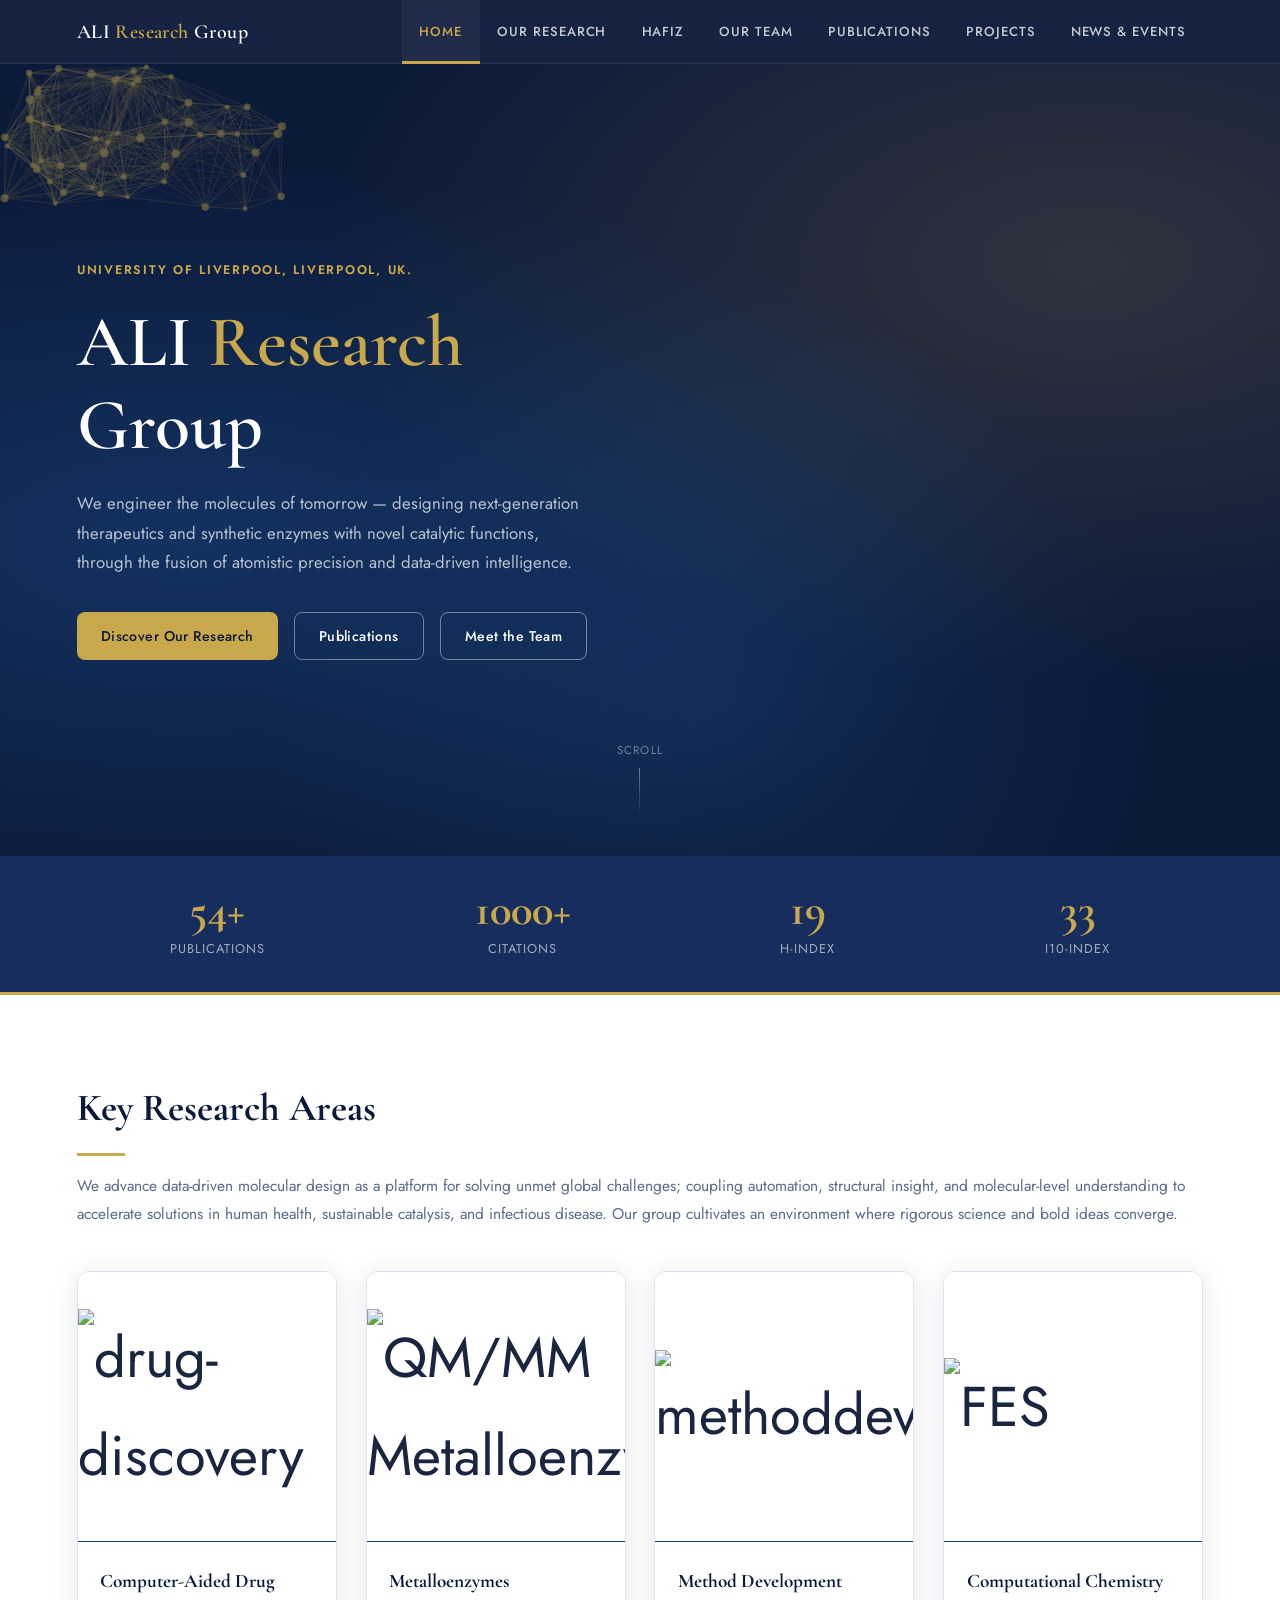
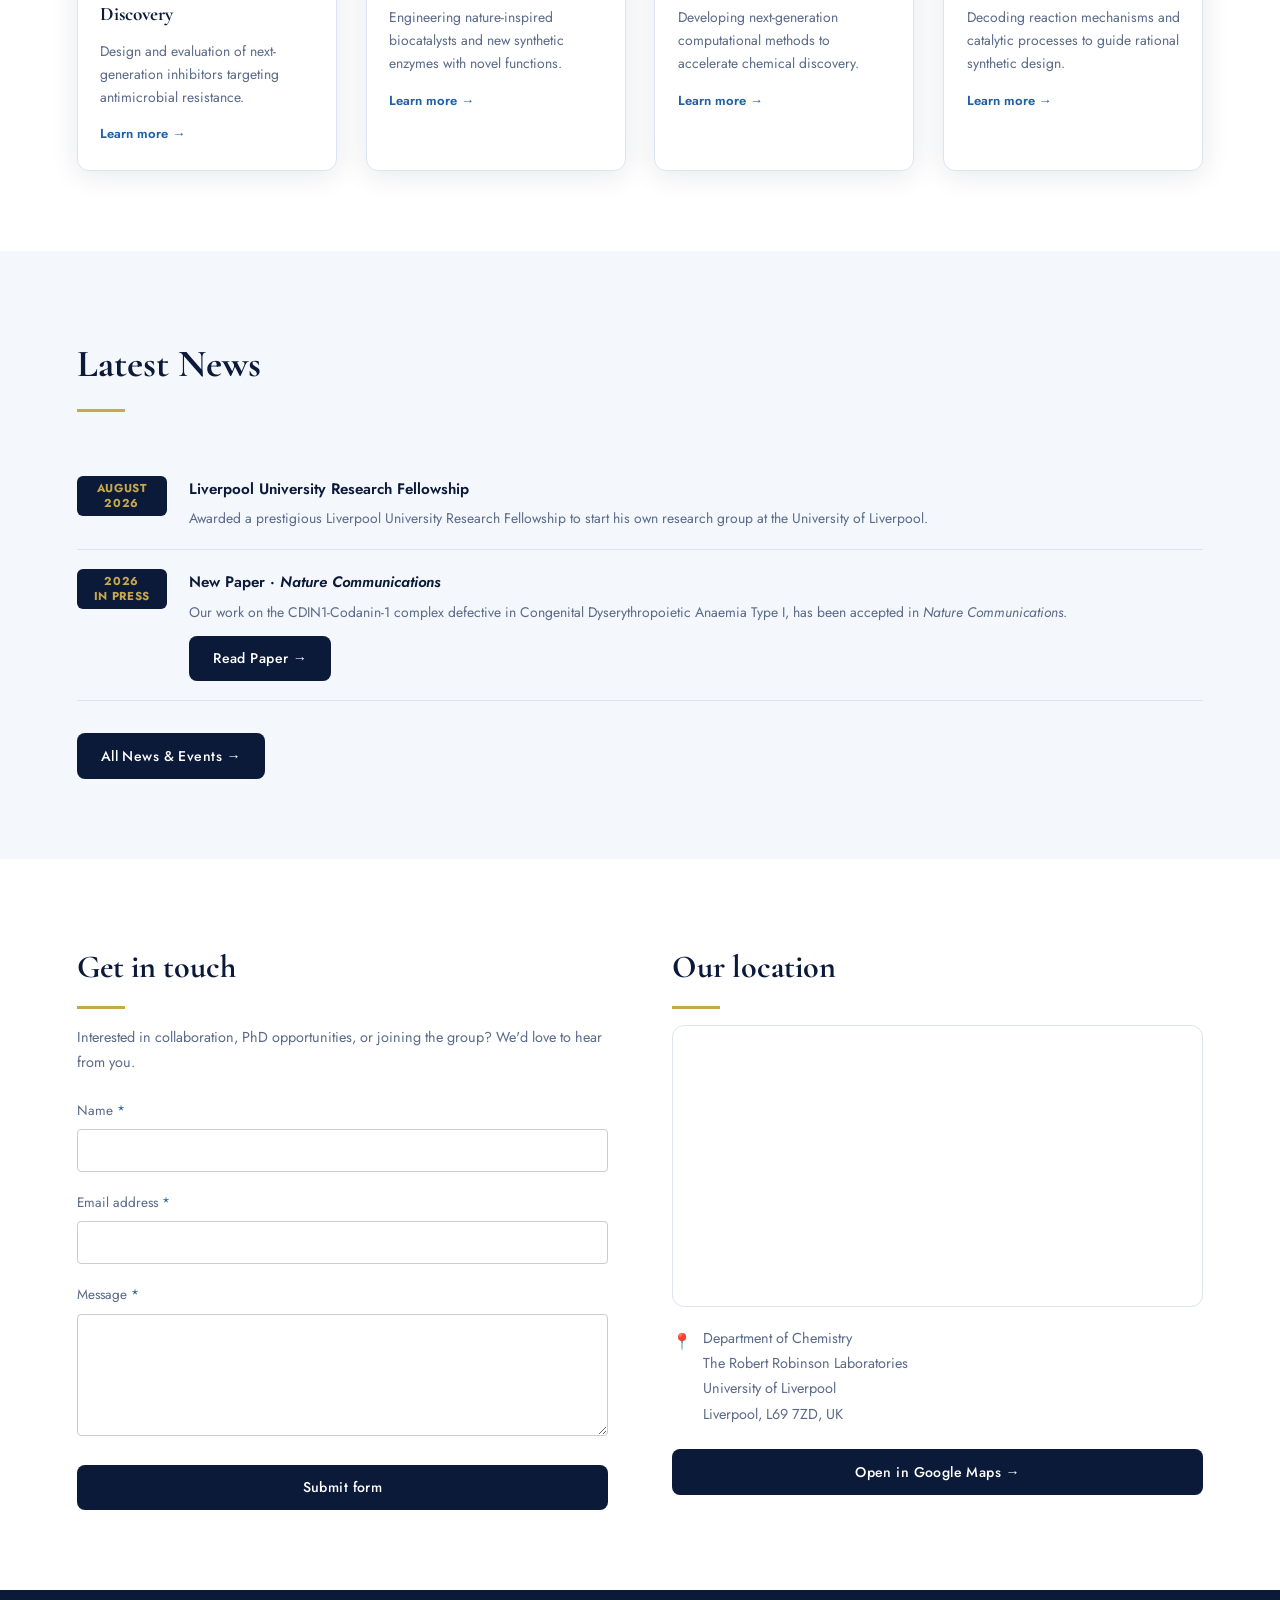
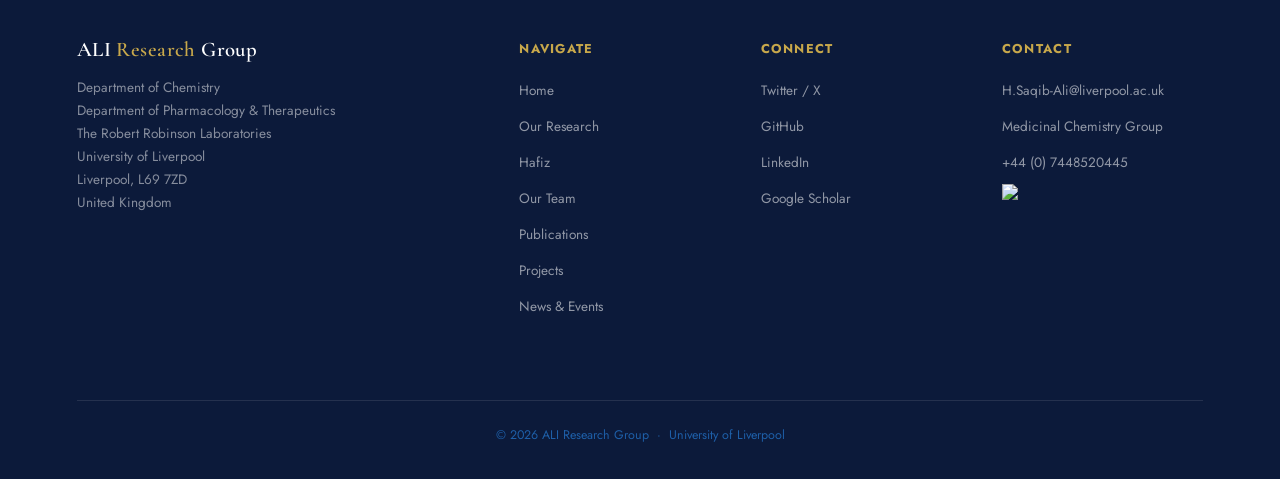
==== index.html @ 3de7775d "Update index.html" ====
<!DOCTYPE html>
<html lang="en">
<head>
  <meta charset="UTF-8">
  <title>ALI Research Group</title>
  <meta name="viewport" content="width=device-width, initial-scale=1.0">
  <meta name="description" content="ALI Research Group — Designing Next-Generation Therapeutics.">
  <link rel="preconnect" href="https://fonts.googleapis.com">
  <link href="https://fonts.googleapis.com/css2?family=Cormorant+Garamond:wght@400;600;700&family=Jost:wght@300;400;500;600&display=swap" rel="stylesheet">
  <link rel="stylesheet" href="group-style.css">
  <style>
    /* ── HOME-SPECIFIC ────────────────────────────────── */

    /* HERO */
    .hero {
      min-height: 88vh;
      display: flex; align-items: center;
      position: relative; overflow: hidden;
      background: var(--navy);
    }
    /* SVG molecule network background */
    .hero-bg {
      position: absolute; inset: 0;
      background:
        radial-gradient(ellipse at 15% 60%, rgba(30,95,168,.35) 0%, transparent 55%),
        radial-gradient(ellipse at 85% 25%, rgba(200,168,75,.18) 0%, transparent 50%),
        radial-gradient(ellipse at 55% 80%, rgba(43,127,212,.15) 0%, transparent 45%);
    }
    /* animated molecule dots */
    .molecule-canvas {
      position: absolute; inset: 0; pointer-events: none;
      opacity: .55;
    }
    .hero-content {
      position: relative; z-index: 2;
      padding: 0 6%; max-width: 760px;
    }
    .hero-eyebrow {
      font-size: .78rem; font-weight: 600; letter-spacing: .14em;
      text-transform: uppercase; color: var(--gold);
      margin-bottom: 1.2rem;
      animation: fadeUp .5s ease both;
    }
    .hero-title {
      font-family: var(--serif); font-size: clamp(3rem,6vw,5.5rem);
      color: var(--white); font-weight: 600; line-height: 1.08;
      margin-bottom: 1.4rem;
      animation: fadeUp .6s .1s ease both;
    }
    .hero-title em { color: var(--gold); font-style: normal; }
    .hero-desc {
      font-size: 1.05rem; color: rgba(255,255,255,.7);
      max-width: 520px; line-height: 1.75; margin-bottom: 2.2rem;
      animation: fadeUp .6s .2s ease both;
    }
    .hero-actions {
      display: flex; flex-wrap: wrap; gap: 1rem;
      animation: fadeUp .6s .3s ease both;
    }
    .hero-scroll {
      position: absolute; bottom: 2.5rem; left: 50%; transform: translateX(-50%);
      z-index: 2; display: flex; flex-direction: column; align-items: center; gap: .5rem;
    }
    .hero-scroll span { font-size: .72rem; color: rgba(255,255,255,.4); letter-spacing: .1em; text-transform: uppercase; }
    .scroll-line {
      width: 1px; height: 48px;
      background: linear-gradient(to bottom, rgba(255,255,255,.4), transparent);
      animation: scrollPulse 2s infinite;
    }
    @keyframes scrollPulse {
      0%,100% { opacity: .4; } 50% { opacity: 1; }
    }

    /* STATS BAR */
    .stats-bar {
      background: var(--navy2);
      padding: 2rem 6%;
      display: flex; justify-content: space-around; flex-wrap: wrap; gap: 1.5rem;
      border-bottom: 3px solid var(--gold);
    }
    .stat { text-align: center; }
    .stat-num {
      font-family: var(--serif); font-size: 2.8rem; font-weight: 700; color: var(--gold);
      line-height: 1;
    }
    .stat-label { font-size: .8rem; color: rgba(255,255,255,.6); text-transform: uppercase; letter-spacing: .08em; margin-top: .3rem; }

    /* RESEARCH PREVIEW */
    .research-card {
      background: var(--white); border-radius: var(--radius);
      border: 1px solid var(--border); overflow: hidden;
      box-shadow: var(--shadow);
      transition: transform var(--transition), box-shadow var(--transition);
    }
    .research-card:hover { transform: translateY(-5px); box-shadow: var(--shadow-lg); }
    .research-img {
      width: 100%; height: 200px; object-fit: cover;
      background: linear-gradient(135deg, #1a3a6b 0%, #2d6ea8 100%);
      display: flex; align-items: center; justify-content: center;
      font-size: 3.5rem;
    }
    .research-body { padding: 1.4rem; }
    .research-body h3 { font-family: var(--serif); font-size: 1.2rem; color: var(--navy); margin-bottom: .5rem; }
    .research-body p  { font-size: .87rem; color: var(--muted); line-height: 1.65; }
    .research-body a  { display: inline-block; margin-top: .9rem; font-size: .82rem; font-weight: 600; color: var(--accent); }

    /* LATEST PUBS PREVIEW */
    .pub-list { display: flex; flex-direction: column; gap: 1.2rem; }

    /* PI SPOTLIGHT */
    .pi-section {
      background: var(--navy);
      padding: 80px 6%;
      display: flex; gap: 60px; align-items: center;
    }
    .pi-photo {
      flex-shrink: 0; width: 240px; height: 240px;
      border-radius: 50%; object-fit: cover;
      border: 4px solid var(--gold);
      box-shadow: 0 0 0 10px rgba(200,168,75,.15);
      background: linear-gradient(135deg, #1a3a6b, #2d6ea8);
    }
    .pi-text h2 { font-family: var(--serif); font-size: 2.2rem; color: var(--white); margin-bottom: .5rem; }
    .pi-text .pi-title { color: var(--gold); font-size: .9rem; font-weight: 600; text-transform: uppercase; letter-spacing: .08em; margin-bottom: 1rem; }
    .pi-text p { color: rgba(255,255,255,.72); font-size: .97rem; line-height: 1.75; margin-bottom: 1rem; }
    .pi-badges { display: flex; flex-wrap: wrap; gap: .5rem; margin-bottom: 1.4rem; }
    .pi-badge {
      background: rgba(255,255,255,.1); border: 1px solid rgba(255,255,255,.2);
      color: rgba(255,255,255,.8); border-radius: 20px;
      padding: .3rem .9rem; font-size: .78rem;
    }

    @media (max-width: 768px) {
      .pi-section { flex-direction: column; text-align: center; }
      .pi-badges { justify-content: center; }
      .stats-bar { gap: 2rem; }
    }

    .section-header.fade-up p {
      max-width: 1000px;
      margin-left: 0;
    }
    
     .research-img {
      width: 100%;
      height: 270px;
      overflow: hidden;
      background: #ffffff;
      border-bottom: 1px solid #1a3a6b;
      padding: 0;
    } 

     .research-img img {
      width: 100%;
      height: auto;
      object-fit: cover;
      object-position: center;
      display: block;
    }
    .page-hero p {
      text-align: justify;
    }  
    .area-content p {
      text-align: justify;
    }
    <!-- .hero-title {
      font-size: clamp(2.5rem, 6vw, 4.5rem); /* scales down instead of forcing 3 lines */
      max-width: 900px;      /* wide enough for 1–2 lines */
      white-space: normal;
      line-height: 1.15;
    }
    .hero-content {
      max-width: 1000px;     /* make sure the parent isn't constraining it */
    } --> 

  </style>
</head>
<body>

<!-- NAV injected by shared-layout.js -->

<!-- ── HERO ─────────────────────────────────────────────── -->
<section class="hero">
  <div class="hero-bg"></div>
  <canvas class="molecule-canvas" id="molCanvas"></canvas>
  <div class="hero-content">
    <div class="hero-eyebrow">University of Liverpool, Liverpool, UK.</div>
    <h1 class="hero-title">
      ALI <em>Research</em><br>Group
    </h1>
    <p class="hero-desc">
      We engineer the molecules of tomorrow — designing next-generation therapeutics and synthetic enzymes with novel catalytic functions, through the fusion of atomistic precision and data-driven intelligence.
    </p>
    <div class="hero-actions">
      <a href="research.html" class="btn btn-primary">Discover Our Research</a>
      <a href="publications.html" class="btn btn-outline">Publications</a>
      <a href="team.html" class="btn btn-outline">Meet the Team</a>
    </div>
  </div>
  <div class="hero-scroll">
    <span>Scroll</span>
    <div class="scroll-line"></div>
  </div>
</section>

<!-- ── STATS ─────────────────────────────────────────────── -->
<div class="stats-bar">
  <div class="stat"><div class="stat-num">54+</div><div class="stat-label">Publications</div></div>
  <div class="stat"><div class="stat-num">1000+</div><div class="stat-label">Citations</div></div>
  <div class="stat"><div class="stat-num">19</div><div class="stat-label">h-index</div></div>
  <div class="stat"><div class="stat-num">33</div><div class="stat-label">i10-index</div></div>
</div>

<!-- ── RESEARCH AREAS PREVIEW ─────────────────────────────── -->
<section class="section">
  <div class="section-header fade-up">
    <h2>Key Research Areas</h2>
    <hr class="gold-rule">
    <p> We advance data-driven molecular design as a platform for solving unmet global challenges; coupling automation, structural insight, and molecular-level understanding to accelerate solutions in human health, sustainable catalysis, and infectious disease. Our group cultivates an environment where rigorous science and bold ideas converge.</p>
  </div>
  <div class="grid-4">
    <div class="research-card fade-up">
      <div class="research-img">
        <img src="img/drug-discovery1.png" alt="drug-discovery" />
      </div>
      <div class="research-body">
        <h3>Computer-Aided Drug Discovery</h3>
        <p>Design and evaluation of next-generation inhibitors targeting antimicrobial resistance.</p>
        <a href="research.html">Learn more →</a>
      </div>
    </div>
    <div class="research-card fade-up-2">
      <div class="research-img">
        <img src="img/QMMM_Metalloenzymes.png" alt="QM/MM Metalloenzymes" />
      </div>
      <div class="research-body">
        <h3>Metalloenzymes</h3>
        <p>Engineering nature-inspired biocatalysts and new synthetic enzymes with novel functions.</p>
        <a href="research.html">Learn more →</a>
      </div>
    </div>
    <div class="research-card fade-up-3">
      <div class="research-img">
        <img src="img/methoddev.png" alt="methoddev" />
      </div>
      <div class="research-body">
        <h3>Method Development</h3>
        <p>Developing next-generation computational methods to accelerate chemical discovery.</p>
        <a href="research.html">Learn more →</a>
      </div>
    </div>
    <div class="research-card fade-up-4">
      <div class="research-img">
        <img src="img/fes.png" alt="FES" />
      </div>
      <div class="research-body">
        <h3>Computational Chemistry</h3>
        <p>Decoding reaction mechanisms and catalytic processes to guide rational synthetic design.</p>
        <a href="research.html">Learn more →</a>
      </div>
    </div>
    <!--<div class="research-card fade-up-3">
      <div class="research-img">
        <img src="img/Biomolecules.png" alt="Biomolecules" />
      </div>
      <div class="research-body">
        <h3>Biomolecular Modelling</h3>
        <p>Understanding structure, dynamics and interactions of macromolecules </p>
        <a href="research.html">Learn more →</a>
      </div>
    </div>
    
     <div class="research-card fade-up-4">
      <div class="research-img">img/QMMM_Metalloenzymes.png</div>
      <div class="research-body">
        <h3>Chemical Biology</h3>
        <p>Exploring metalloenzymes for designing nature-inspired biocatalysts and engineering new synthetic enzymes with novel functions.</p>
        <a href="research.html">Learn more →</a>
      </div>
    </div> --> 
  </div>
</section>

<!-- ── PI SPOTLIGHT ───────────────────────────────────────── -->
<!-- <section class="pi-section">
  <img src="img/profile.png" alt="Dr Hafiz Saqib Ali" class="pi-photo">
  <div class="pi-text">
    <h2>Dr Hafiz Saqib Ali</h2>
    <div class="pi-title">Principal Investigator · Liverpool University Research Fellow</div>
    <p>A computational scientist with a broad background in computational chemistry, structural biology, medicinal chemistry, and machine learning. His work focuses on developing data-driven approaches to accelerate the discovery of novel antimicrobials and engineering functional enzymes, at the University of Liverpool, Liverpool, UK.</p>
    <div class="pi-badges">
      <span class="pi-badge">Liverpool</span>
      <span class="pi-badge">Strathclyde &amp; GSK (former)</span>
      <span class="pi-badge">Oxford (former)</span>
      <span class="pi-badge">Edinburgh (former)</span>
      <span class="pi-badge">Manchester PhD</span>
    </div>
      <div style="display:flex;gap:.9rem;flex-wrap:wrap;">
      <a href="papers/CV.pdf" target="_blank" class="btn btn-primary">View CV</a>
      <a href="https://scholar.google.com/citations?user=qEVrdecAAAAJ&hl=en" target="_blank" class="btn btn-outline">Google Scholar</a>
    </div>
  </div>
</section> -->

<!-- ── LATEST PUBLICATIONS ────────────────────────────────── -->
<!-- <section class="section section-alt">
  <div class="section-header">
    <h2>Latest Publications</h2>
    <hr class="gold-rule">
    <p>Recent work from the group spanning antibiotic resistance, enzyme mechanisms and molecular design.</p>
  </div>
  <div class="pub-list">

    <div class="pub-row">
      <img src="papers/CDIN1.tiff" alt="" class="pub-thumb">
      <div class="pub-body">
        <div class="pub-title"><a href="#">The CDIN1-Codanin-1 Complex, Defective in Congenital Dyserythropoietic Anaemia Type I, is an RNA Nuclease</a></div>
        <div class="pub-authors">Sanja Brolih, <strong>Hafiz Saqib Ali</strong>, Caroline Scott et al.</div>
        <div class="pub-journal"><em>Nature Communications</em>, <strong>2026</strong> (in press)</div>
        <div class="pub-chips"><span class="chip chip-new">New</span><a class="chip" href="#">Website</a><a class="chip" href="bibtex/">BibTeX</a></div>
      </div>
    </div>

    <div class="pub-row">
      <img src="papers/Pylori.png" alt="" class="pub-thumb">
      <div class="pub-body">
        <div class="pub-title"><a href="https://doi.org/10.1186/s13099-026-00814-8">Novel Indole-based Sulfonate and Sulfamate Derivatives as Potent and Selective Urease Inhibitors Targeting Helicobacter Pylori</a></div>
        <div class="pub-authors">Ghalia Khoder, …, <strong>Hafiz Saqib Ali</strong> et al.</div>
        <div class="pub-journal"><em>Gut Pathogens</em>, <strong>2026</strong>, 18, 27</div>
        <div class="pub-chips"><a class="chip" href="https://doi.org/10.1186/s13099-026-00814-8">Website</a><a class="chip" href="bibtex/">BibTeX</a></div>
      </div>
    </div>

    <div class="pub-row">
      <img src="papers/TetX.gif" alt="" class="pub-thumb">
      <div class="pub-body">
        <div class="pub-title"><a href="https://doi.org/10.1039/D5SC00964B">Binding Assays Enable Discovery of Tet(X) Inhibitors that Combat Tetracycline Destructase Resistance</a></div>
        <div class="pub-authors">Matthew J. Beech, …, <strong>Hafiz Saqib Ali</strong>, …, Christopher J. Schofield</div>
        <div class="pub-journal"><em>Chemical Science</em>, <strong>2025</strong>, 16, 9691–9704</div>
        <div class="pub-chips"><a class="chip" href="https://doi.org/10.1039/D5SC00964B">Website</a><a class="chip" href="bibtex/TetX.ris">BibTeX</a></div>
      </div>
    </div>

  </div>
  <div style="margin-top:2rem;">
    <a href="publications.html" class="btn btn-navy">View All Publications →</a>
  </div>
</section>-->

<!-- ── LATEST NEWS PREVIEW ───────────────────────────────── -->
<section class="section section-alt">
  <div class="section-header">
    <h2>Latest News</h2>
    <hr class="gold-rule">
  </div>

  <div class="news-timeline">

    <div class="news-entry">
      <div class="news-date-col">
        <div class="news-date-badge">August<br>2026</div>
      </div>
      <div class="news-content">
        <h4>Liverpool University Research Fellowship</h4>
        <p>Awarded a prestigious Liverpool University Research Fellowship to start his own research group at the University of Liverpool.</p>
      </div>
    </div>
    <div class="news-entry">
      <div class="news-date-col">
        <div class="news-date-badge">2026<br>In Press</div>
      </div>
      <div class="news-content">
        <h4>New Paper · <em>Nature Communications</em></h4>
        <p>Our work on the CDIN1-Codanin-1 complex defective in Congenital Dyserythropoietic Anaemia Type I, has been accepted in <em>Nature Communications</em>.</p>
        <a href="https://doi.org/10.1038/s41467-026-74766-7" class="btn btn-navy" style="display:inline-block;margin-top:.8rem;">Read Paper →</a>
      </div>
    </div>

       
    <!--<div class="news-entry">
      <div class="news-date-col">
        <div class="news-date-badge">Jan<br>2026</div>
      </div>
      <div class="news-content">
        <h4>New Position at Strathclyde &amp; GSK</h4>
        <p>Started Research Associate position with <a href="https://www.palmer-lab.com">Prof. David Palmer</a> at the University of Strathclyde and GSK.</p>
      </div>
    </div>

     <div class="news-entry">
      <div class="news-date-col">
        <div class="news-date-badge">Mar<br>2022</div>
      </div>
      <div class="news-content">
        <h4>Postdoc at Oxford</h4>
        <p>Started Postdoc with <a href="https://schofield.web.ox.ac.uk">Prof. Christopher Schofield</a>, FRS, at the University of Oxford.</p>
      </div>
    </div>

  </div> -->
    
  <div style="margin-top:2rem;">
    <a href="news.html" class="btn btn-navy">All News &amp; Events →</a>
  </div>
</section>

<!-- ── CONTACT & LOCATION ─────────────────────────────── -->
<section class="section section-alt2">
  <div style="display:grid; grid-template-columns:1fr 1fr; gap:4rem; align-items:start;">

    <!-- LEFT: Get in Touch form -->
    <div>
      <h2 style="font-family:var(--serif);font-size:2rem;color:var(--navy);margin-bottom:.4rem;">Get in touch</h2>
      <hr class="gold-rule">
      <p style="font-size:.9rem;color:var(--muted);margin-bottom:1.5rem;">
        Interested in collaboration, PhD opportunities, or joining the group? We'd love to hear from you.
      </p>

      <div style="display:flex;flex-direction:column;gap:1.2rem;">
        <div>
          <label style="font-size:.85rem;color:var(--muted);display:block;margin-bottom:.4rem;">
            Name <span style="color:var(--accent);">*</span>
          </label>
          <input type="text"
            style="width:100%;padding:.65rem .8rem;border:1px solid #ccc;border-radius:4px;font-family:var(--sans);font-size:.9rem;color:var(--text);outline:none;box-sizing:border-box;">
        </div>

        <div>
          <label style="font-size:.85rem;color:var(--muted);display:block;margin-bottom:.4rem;">
            Email address <span style="color:var(--accent);">*</span>
          </label>
          <input type="email"
            style="width:100%;padding:.65rem .8rem;border:1px solid #ccc;border-radius:4px;font-family:var(--sans);font-size:.9rem;color:var(--text);outline:none;box-sizing:border-box;">
        </div>

        <div>
          <label style="font-size:.85rem;color:var(--muted);display:block;margin-bottom:.4rem;">
            Message <span style="color:var(--accent);">*</span>
          </label>
          <textarea rows="5"
            style="width:100%;padding:.65rem .8rem;border:1px solid #ccc;border-radius:4px;font-family:var(--sans);font-size:.9rem;color:var(--text);outline:none;resize:vertical;box-sizing:border-box;"></textarea>
        </div>

        <a href="mailto:H.Saqib-Ali@liverpool.ac.uk" class="btn btn-navy"
          style="text-align:center;display:block;">
          Submit form
        </a>
      </div>
    </div>

    <!-- RIGHT: Our Location -->
    <div>
      <h2 style="font-family:var(--serif);font-size:2rem;color:var(--navy);margin-bottom:.3.5rem;">Our location</h2>
      <hr class="gold-rule">

      <!-- Embedded OpenStreetMap centred on University of Liverpool -->
      <div style="border-radius:var(--radius);overflow:hidden;border:1px solid var(--border);margin-bottom:1.2rem;">
        <iframe
          src="https://www.openstreetmap.org/export/embed.html?bbox=-2.9720%2C53.3980%2C-2.9520%2C53.4080&layer=mapnik&marker=53.4030%2C-2.9620"
          width="100%" height="280"
          style="border:none;display:block;"
          loading="lazy"
          title="University of Liverpool map">
        </iframe>
      </div>

      <div style="display:flex;flex-direction:column;gap:.5rem;font-size:.9rem;color:var(--muted);margin-bottom:1.4rem;">
        <div style="display:flex;align-items:flex-start;gap:.7rem;">
          <span style="color:var(--gold);font-size:1rem;margin-top:.1rem;">📍</span>
          <span>Department of Chemistry<br>The Robert Robinson Laboratories<br>University of Liverpool<br>Liverpool, L69 7ZD, UK</span>
        </div>
        <!-- <div style="display:flex;align-items:center;gap:.7rem;">
          <span style="color:var(--gold);font-size:1rem;">✉️</span>
          <a href="mailto:H.Saqib-Ali@liverpool.ac.uk" style="color:var(--accent);">H.Saqib-Ali@liverpool.ac.uk</a>
        </div> -->
      </div>

      <a href="https://maps.google.com/?cid=3288985098308259766" target="_blank"
        class="btn btn-navy" style="text-align:center;display:block;">
        Open in Google Maps →
      </a>
    </div>

  </div>

  <!-- responsive stack on mobile -->
  <style>
    @media (max-width: 768px) {
      .contact-grid { grid-template-columns: 1fr !important; gap: 2.5rem !important; }
    }
  </style>
</section>

<!-- FOOTER injected by shared-layout.js -->
<script src="shared-layout.js"></script>
<script>
// Animated molecule network on canvas
(function(){
  const c = document.getElementById('molCanvas');
  if (!c) return;
  const ctx = c.getContext('2d');
  let W, H, nodes;
  function resize(){ W = c.width = c.offsetWidth; H = c.height = c.offsetHeight; init(); }
  function init(){
    nodes = Array.from({length: 55}, () => ({
      x: Math.random()*W, y: Math.random()*H,
      vx: (Math.random()-.5)*.4, vy: (Math.random()-.5)*.4,
      r: 2 + Math.random()*2.5
    }));
  }
  function draw(){
    ctx.clearRect(0,0,W,H);
    // edges
    for(let i=0;i<nodes.length;i++){
      for(let j=i+1;j<nodes.length;j++){
        const dx=nodes[i].x-nodes[j].x, dy=nodes[i].y-nodes[j].y;
        const d=Math.sqrt(dx*dx+dy*dy);
        if(d<130){
          ctx.beginPath();
          ctx.strokeStyle=`rgba(200,168,75,${.55*(1-d/130)})`;
          ctx.lineWidth=.8;
          ctx.moveTo(nodes[i].x,nodes[i].y);
          ctx.lineTo(nodes[j].x,nodes[j].y);
          ctx.stroke();
        }
      }
    }
    // nodes
    nodes.forEach(n=>{
      ctx.beginPath();
      ctx.arc(n.x,n.y,n.r,0,Math.PI*2);
      ctx.fillStyle='rgba(200,168,75,.7)';
      ctx.fill();
      n.x+=n.vx; n.y+=n.vy;
      if(n.x<0||n.x>W) n.vx*=-1;
      if(n.y<0||n.y>H) n.vy*=-1;
    });
    requestAnimationFrame(draw);
  }
  window.addEventListener('resize', resize);
  resize();
  draw();
})();
</script>
</body>
</html>
---- group-style.css ----
/* ── ALI RESEARCH GROUP — SHARED STYLES ─────────────────── */
:root {
  --navy:      #0c1a3a;
  --navy2:     #162d5e;
  --accent:    #1e5fa8;
  --accent2:   #2b7fd4;
  --gold:      #c8a84b;
  --gold2:     #e8c96a;
  --light:     #f4f7fc;
  --border:    #dde3ef;
  --text:      #1a2540;
  --muted:     #5a6a88;
  --white:     #ffffff;
  --serif:     'Cormorant Garamond', Georgia, serif;
  --sans:      'Jost', sans-serif;
  --radius:    12px;
  --shadow:    0 4px 28px rgba(12,26,58,.10);
  --shadow-lg: 0 12px 48px rgba(12,26,58,.16);
  --transition: .25s cubic-bezier(.4,0,.2,1);
}

*, *::before, *::after { box-sizing: border-box; margin: 0; padding: 0; }
html { scroll-behavior: smooth; font-size: 16px; }
body { font-family: var(--sans); color: var(--text); background: var(--white); line-height: 1.75; }
a { color: var(--accent); text-decoration: none; transition: color var(--transition); }
a:hover { color: var(--accent2); text-decoration: underline; }
img { max-width: 100%; display: block; }

/* ── NAVIGATION ─────────────────────────────────────────── */
.site-nav {
  position: sticky; top: 0; z-index: 200;
  background: rgba(12,26,58,.96);
  backdrop-filter: blur(12px);
  display: flex; align-items: center;
  justify-content: space-between;
  padding: 0 6%;
  height: 64px;
  border-bottom: 1px solid rgba(255,255,255,.07);
}
.nav-logo {
  font-family: var(--serif); font-size: 1.25rem; font-weight: 600;
  color: var(--white); letter-spacing: .02em; line-height: 1.2;
  white-space: nowrap;
}
.nav-logo span { color: var(--gold); }
.nav-menu { display: flex; gap: 0; list-style: none; }
.nav-menu a {
  display: block; padding: 0 1.1rem; height: 64px; line-height: 64px;
  color: rgba(255,255,255,.75); font-size: .82rem; font-weight: 500;
  letter-spacing: .07em; text-transform: uppercase;
  transition: color var(--transition), background var(--transition);
  text-decoration: none;
}
.nav-menu a:hover,
.nav-menu a.active { color: var(--gold); background: rgba(255,255,255,.04); }
.nav-menu a.active { border-bottom: 3px solid var(--gold); }

/* ── PAGE HERO ──────────────────────────────────────────── */
.page-hero {
  background: linear-gradient(135deg, var(--navy) 0%, var(--navy2) 100%);
  padding: 64px 6% 56px;
  position: relative; overflow: hidden;
}
.page-hero::before {
  content: '';
  position: absolute; inset: 0;
  background: radial-gradient(ellipse at 70% 50%, rgba(200,168,75,.12) 0%, transparent 65%),
              radial-gradient(ellipse at 10% 80%, rgba(30,95,168,.20) 0%, transparent 55%);
  pointer-events: none;
}
.page-hero h1 {
  font-family: var(--serif); font-size: clamp(2rem,4vw,3.2rem);
  color: var(--white); font-weight: 600; position: relative; z-index:1;
}
.page-hero p {
  color: rgba(255,255,255,.65); font-size: 1rem; margin-top: .6rem;
  max-width: 560px; position: relative; z-index:1;
}

/* ── SECTION WRAPPERS ───────────────────────────────────── */
.section      { padding: 80px 6%; }
.section-alt  { background: var(--light); }
.section-sm   { padding: 50px 6%; }

.section-header { margin-bottom: 2.8rem; }
.section-header h2 {
  font-family: var(--serif); font-size: clamp(1.6rem,3vw,2.4rem);
  color: var(--navy); margin-bottom: .5rem;
}
.section-header p { color: var(--muted); max-width: 560px; font-size: .97rem; }
.gold-rule { width: 48px; height: 3px; background: var(--gold); border:none; margin: .7rem 0 1rem; }

/* ── BUTTONS ────────────────────────────────────────────── */
.btn {
  display: inline-flex; align-items: center; gap: .45rem;
  padding: .65rem 1.5rem; border-radius: 8px;
  font-family: var(--sans); font-size: .88rem; font-weight: 500;
  letter-spacing: .03em; cursor: pointer; transition: all var(--transition);
  text-decoration: none;
}
.btn-primary { background: var(--gold); color: var(--navy); border: none; }
.btn-primary:hover { background: var(--gold2); text-decoration: none; color: var(--navy); }
.btn-outline { background: transparent; color: var(--white); border: 1.5px solid rgba(255,255,255,.4); }
.btn-outline:hover { border-color: var(--gold); color: var(--gold); text-decoration: none; }
.btn-navy { background: var(--navy); color: var(--white); border: none; }
.btn-navy:hover { background: var(--navy2); text-decoration: none; color: var(--white); }

/* ── CARDS ──────────────────────────────────────────────── */
.card {
  background: var(--white); border-radius: var(--radius);
  border: 1px solid var(--border); box-shadow: var(--shadow);
  overflow: hidden; transition: transform var(--transition), box-shadow var(--transition);
}
.card:hover { transform: translateY(-4px); box-shadow: var(--shadow-lg); }
.card-img { width: 100%; aspect-ratio: 4/3; object-fit: cover; background: #dde3ef; }
.card-body { padding: 1.4rem; }
.card-tag {
  font-size: .72rem; font-weight: 600; letter-spacing: .08em; text-transform: uppercase;
  color: var(--accent); margin-bottom: .5rem;
}
.card-title { font-family: var(--serif); font-size: 1.2rem; color: var(--navy); margin-bottom: .5rem; line-height: 1.35; }
.card-text { font-size: .88rem; color: var(--muted); line-height: 1.65; }
.card-footer { padding: 1rem 1.4rem; border-top: 1px solid var(--border); display: flex; justify-content: flex-end; }

/* ── GRID LAYOUTS ───────────────────────────────────────── */
.grid-4 { display: grid; grid-template-columns: repeat(4,1fr); gap: 1.8rem; }
.grid-3 { display: grid; grid-template-columns: repeat(3,1fr); gap: 1.8rem; }
.grid-2 { display: grid; grid-template-columns: repeat(2,1fr); gap: 1.8rem; }

/* ── PUBLICATION ROW ────────────────────────────────────── */
.pub-row {
  display: flex; gap: 1.4rem; align-items: flex-start;
  background: var(--white); border-radius: var(--radius);
  border: 1px solid var(--border); padding: 1.2rem 1.4rem;
  box-shadow: var(--shadow); transition: all var(--transition);
}
.pub-row:hover { transform: translateY(-2px); box-shadow: var(--shadow-lg); }
.pub-thumb {
  flex-shrink: 0; width: 100px; height: 88px;
  object-fit: cover; border-radius: 8px; background: #dde3ef;
}
.pub-body { flex: 1; min-width: 0; }
.pub-title { font-weight: 500; color: var(--navy); font-size: .93rem; line-height: 1.4; margin-bottom: .35rem; }
.pub-title a { color: var(--navy); }
.pub-title a:hover { color: var(--accent); text-decoration: none; }
.pub-authors { font-size: .8rem; color: var(--muted); margin-bottom: .25rem; }
.pub-journal { font-size: .82rem; color: var(--text); }
.pub-journal em { font-style: italic; }
.pub-chips { display: flex; flex-wrap: wrap; gap: .5rem; margin-top: .6rem; }
.chip {
  font-size: .73rem; font-weight: 500; padding: .2rem .65rem;
  border-radius: 20px; border: 1px solid var(--accent); color: var(--accent);
  transition: all .15s;
}
.chip:hover { background: var(--accent); color: var(--white); text-decoration: none; }
.chip-new { background: var(--accent); color: var(--white); }

/* ── NEWS TIMELINE ──────────────────────────────────────── */
.news-timeline { display: flex; flex-direction: column; gap: 0; }
.news-entry {
  display: flex; gap: 1.4rem;
  padding: 1.2rem 0; border-bottom: 1px solid var(--border);
  animation: fadeUp .5s ease both;
}
.news-entry:last-child { border-bottom: none; }
.news-date-col { flex-shrink: 0; width: 90px; }
.news-date-badge {
  background: var(--navy); color: var(--gold);
  font-size: .72rem; font-weight: 700; letter-spacing: .06em;
  text-transform: uppercase; padding: .3rem .6rem; border-radius: 6px;
  text-align: center; line-height: 1.3;
}
.news-content h4 { font-size: .95rem; font-weight: 600; color: var(--navy); margin-bottom: .3rem; }
.news-content p  { font-size: .87rem; color: var(--muted); line-height: 1.6; }

/* ── TEAM CARD ──────────────────────────────────────────── */
.team-card {
  background: var(--white); border-radius: var(--radius);
  border: 1px solid var(--border); box-shadow: var(--shadow);
  overflow: hidden; text-align: center;
  transition: transform var(--transition), box-shadow var(--transition);
}
.team-card:hover { transform: translateY(-4px); box-shadow: var(--shadow-lg); }
.team-photo {
  width: 100%; aspect-ratio: 1/1; object-fit: cover;
  background: linear-gradient(135deg, #c8d8ef 0%, #8fafd8 100%);
}
.team-info { padding: 1.2rem 1rem; }
.team-name { font-family: var(--serif); font-size: 1.1rem; color: var(--navy); font-weight: 600; }
.team-role { font-size: .8rem; color: var(--accent); font-weight: 500; margin: .2rem 0 .5rem; text-transform: uppercase; letter-spacing: .05em; }
.team-bio  { font-size: .82rem; color: var(--muted); line-height: 1.6; }
.team-links { display: flex; justify-content: center; gap: .7rem; margin-top: .8rem; }
.team-link {
  font-size: .75rem; padding: .25rem .7rem; border-radius: 20px;
  border: 1px solid var(--border); color: var(--muted);
  transition: all .15s;
}
.team-link:hover { border-color: var(--accent); color: var(--accent); text-decoration: none; }

/* ── FOOTER ─────────────────────────────────────────────── */
.site-footer {
  background: var(--navy);
  color: rgba(255,255,255,.5);
  padding: 3rem 6% 2rem;
}
.footer-grid { display: grid; grid-template-columns: 2fr 1fr 1fr 1fr; gap: 2.5rem; margin-bottom: 2.5rem; }
.footer-brand .nav-logo { font-size: 1.3rem; margin-bottom: .8rem; }
.footer-brand p { font-size: .85rem; line-height: 1.7; max-width: 280px; }
.footer-col h4 { color: var(--gold); font-size: .8rem; text-transform: uppercase; letter-spacing: .1em; margin-bottom: 1rem; }
.footer-col ul { list-style: none; display: flex; flex-direction: column; gap: .5rem; }
.footer-col ul a { color: rgba(255,255,255,.55); font-size: .85rem; }
.footer-col ul a:hover { color: var(--gold); text-decoration: none; }
.footer-bottom { border-top: 1px solid rgba(255,255,255,.1); padding-top: 1.5rem; font-size: .78rem; text-align: center; }

/* ── ANIMATIONS ─────────────────────────────────────────── */
@keyframes fadeUp {
  from { opacity: 0; transform: translateY(20px); }
  to   { opacity: 1; transform: translateY(0); }
}
@keyframes fadeIn {
  from { opacity: 0; } to { opacity: 1; }
}
.fade-up { animation: fadeUp .6s ease both; }
.fade-up-2 { animation: fadeUp .6s .1s ease both; }
.fade-up-3 { animation: fadeUp .6s .2s ease both; }
.fade-up-4 { animation: fadeUp .6s .3s ease both; }

/* ── RESPONSIVE ─────────────────────────────────────────── */
@media (max-width: 1024px) {
  .grid-4 { grid-template-columns: repeat(2,1fr); }
  .footer-grid { grid-template-columns: 1fr 1fr; }
}
@media (max-width: 768px) {
  .grid-3, .grid-2 { grid-template-columns: 1fr; }
  .grid-4 { grid-template-columns: 1fr 1fr; }
  .nav-menu { display: none; }
  .section { padding: 56px 5%; }
  .pub-thumb { display: none; }
}
@media (max-width: 480px) {
  .grid-4 { grid-template-columns: 1fr; }
  .footer-grid { grid-template-columns: 1fr; }
}
.section .section-header p {
  max-width: 100% !important;
}
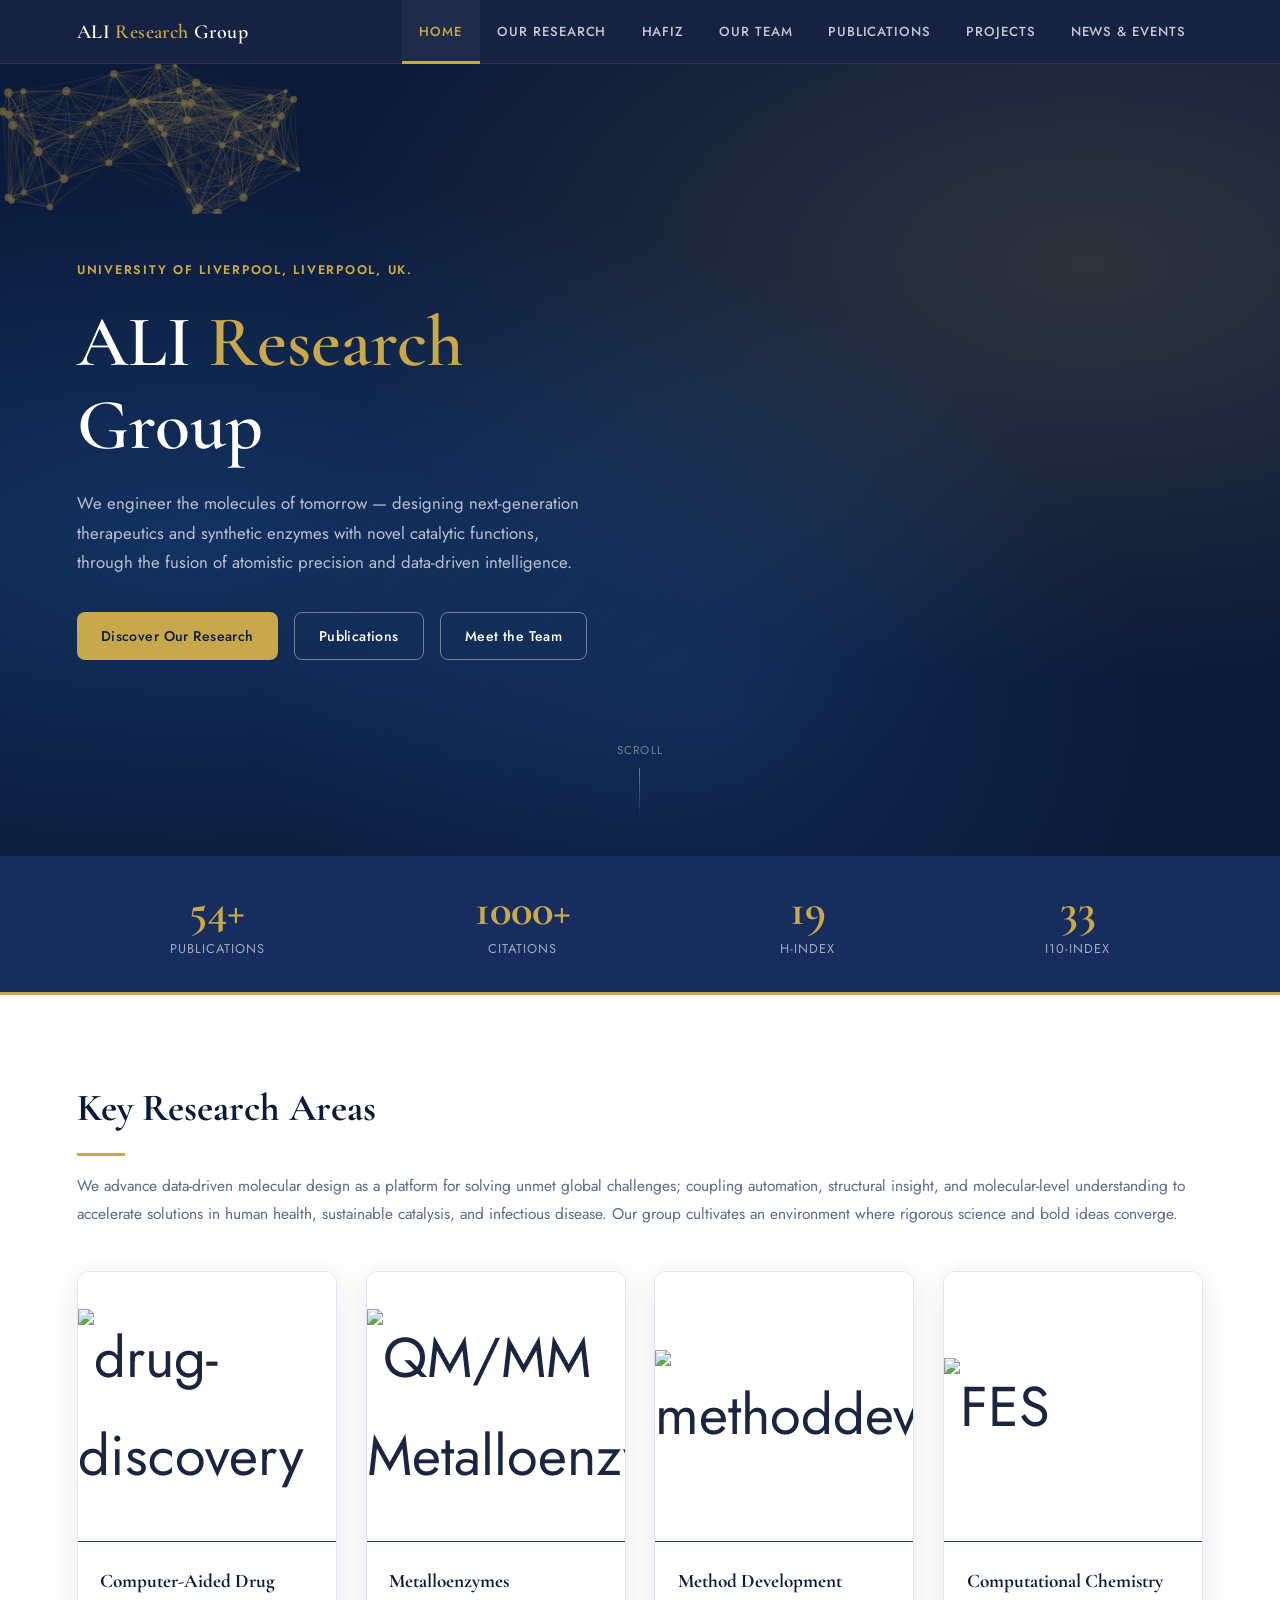
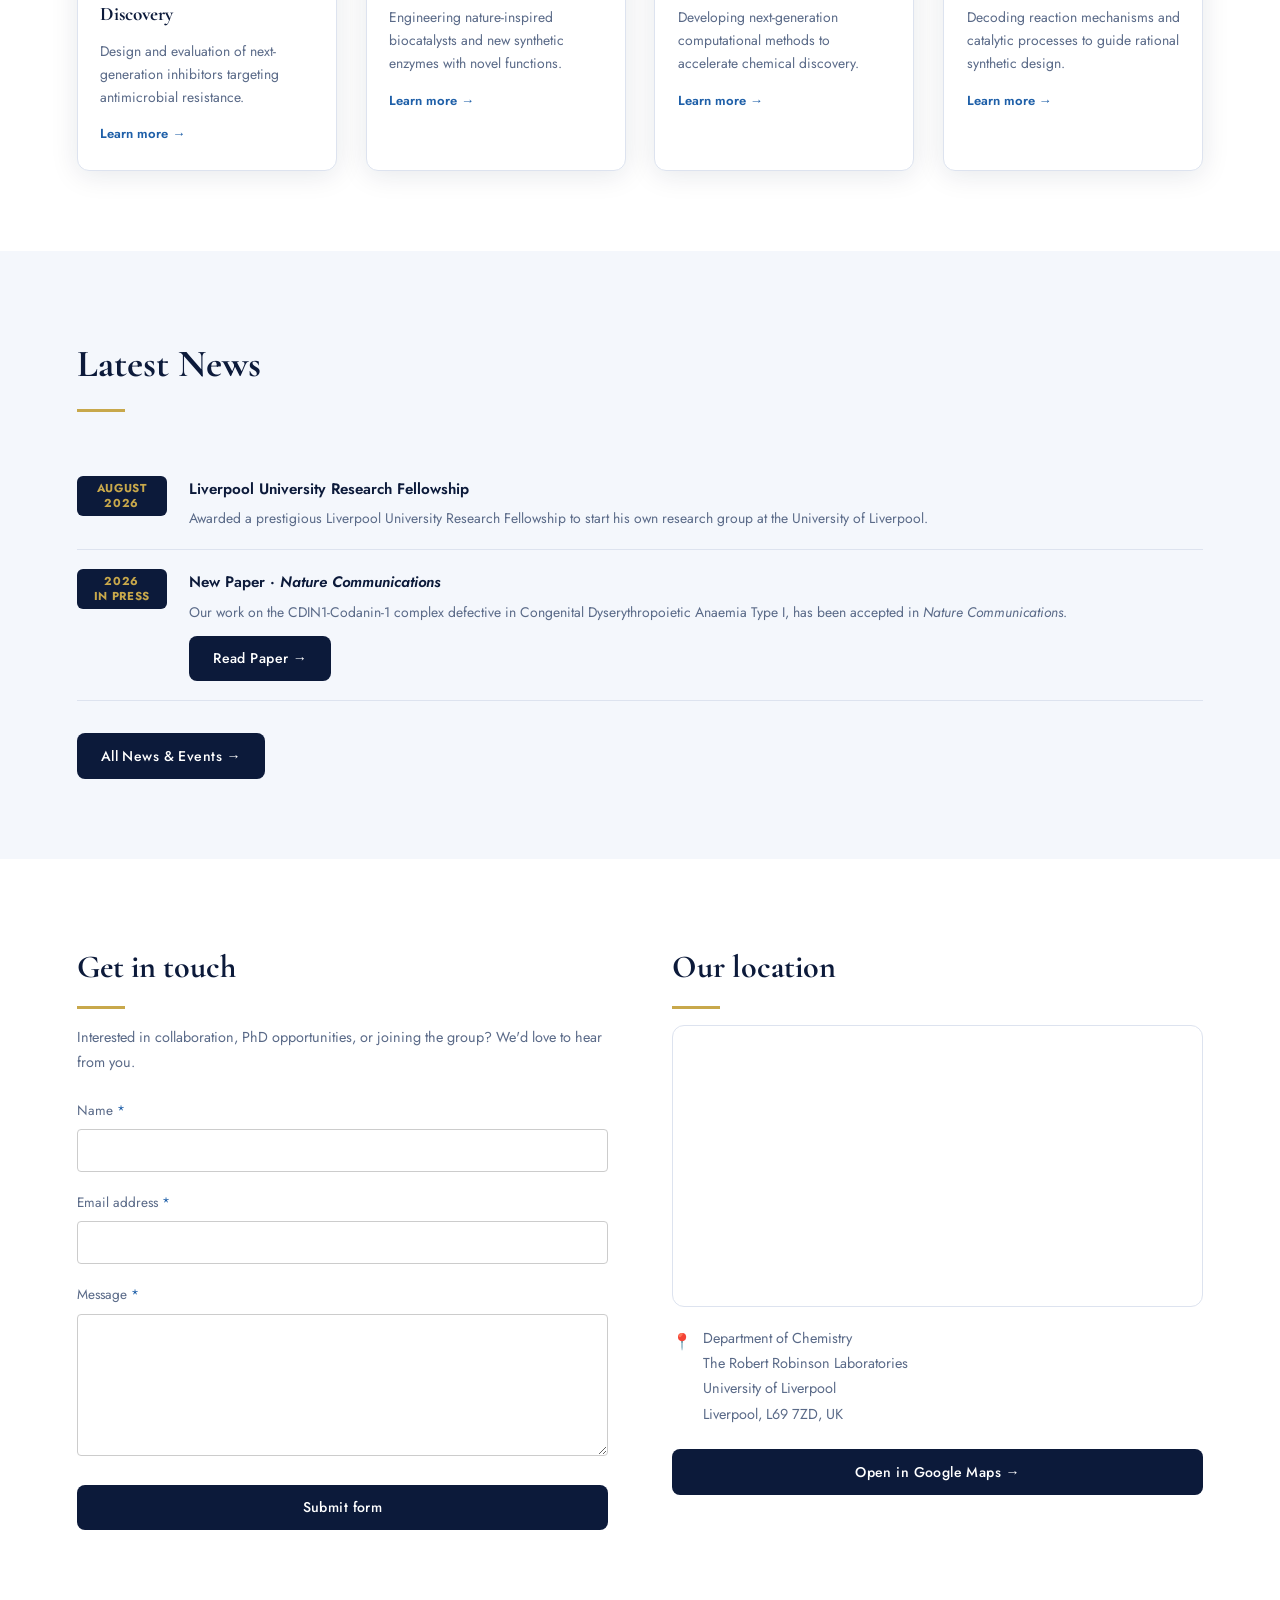
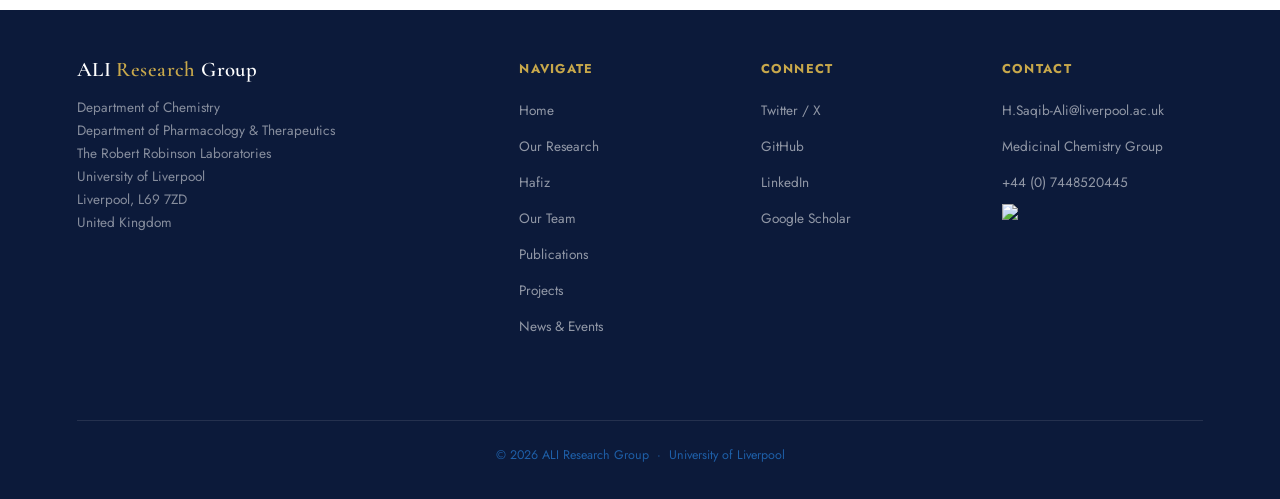
==== commit 4a56f6c5: "Update index.html" ====
--- a/index.html
+++ b/index.html
@@ -437,7 +437,7 @@
           <label style="font-size:.85rem;color:var(--muted);display:block;margin-bottom:.4rem;">
             Message <span style="color:var(--accent);">*</span>
           </label>
-          <textarea rows="5"
+          <textarea rows="6"
             style="width:100%;padding:.65rem .8rem;border:1px solid #ccc;border-radius:4px;font-family:var(--sans);font-size:.9rem;color:var(--text);outline:none;resize:vertical;box-sizing:border-box;"></textarea>
         </div>
 
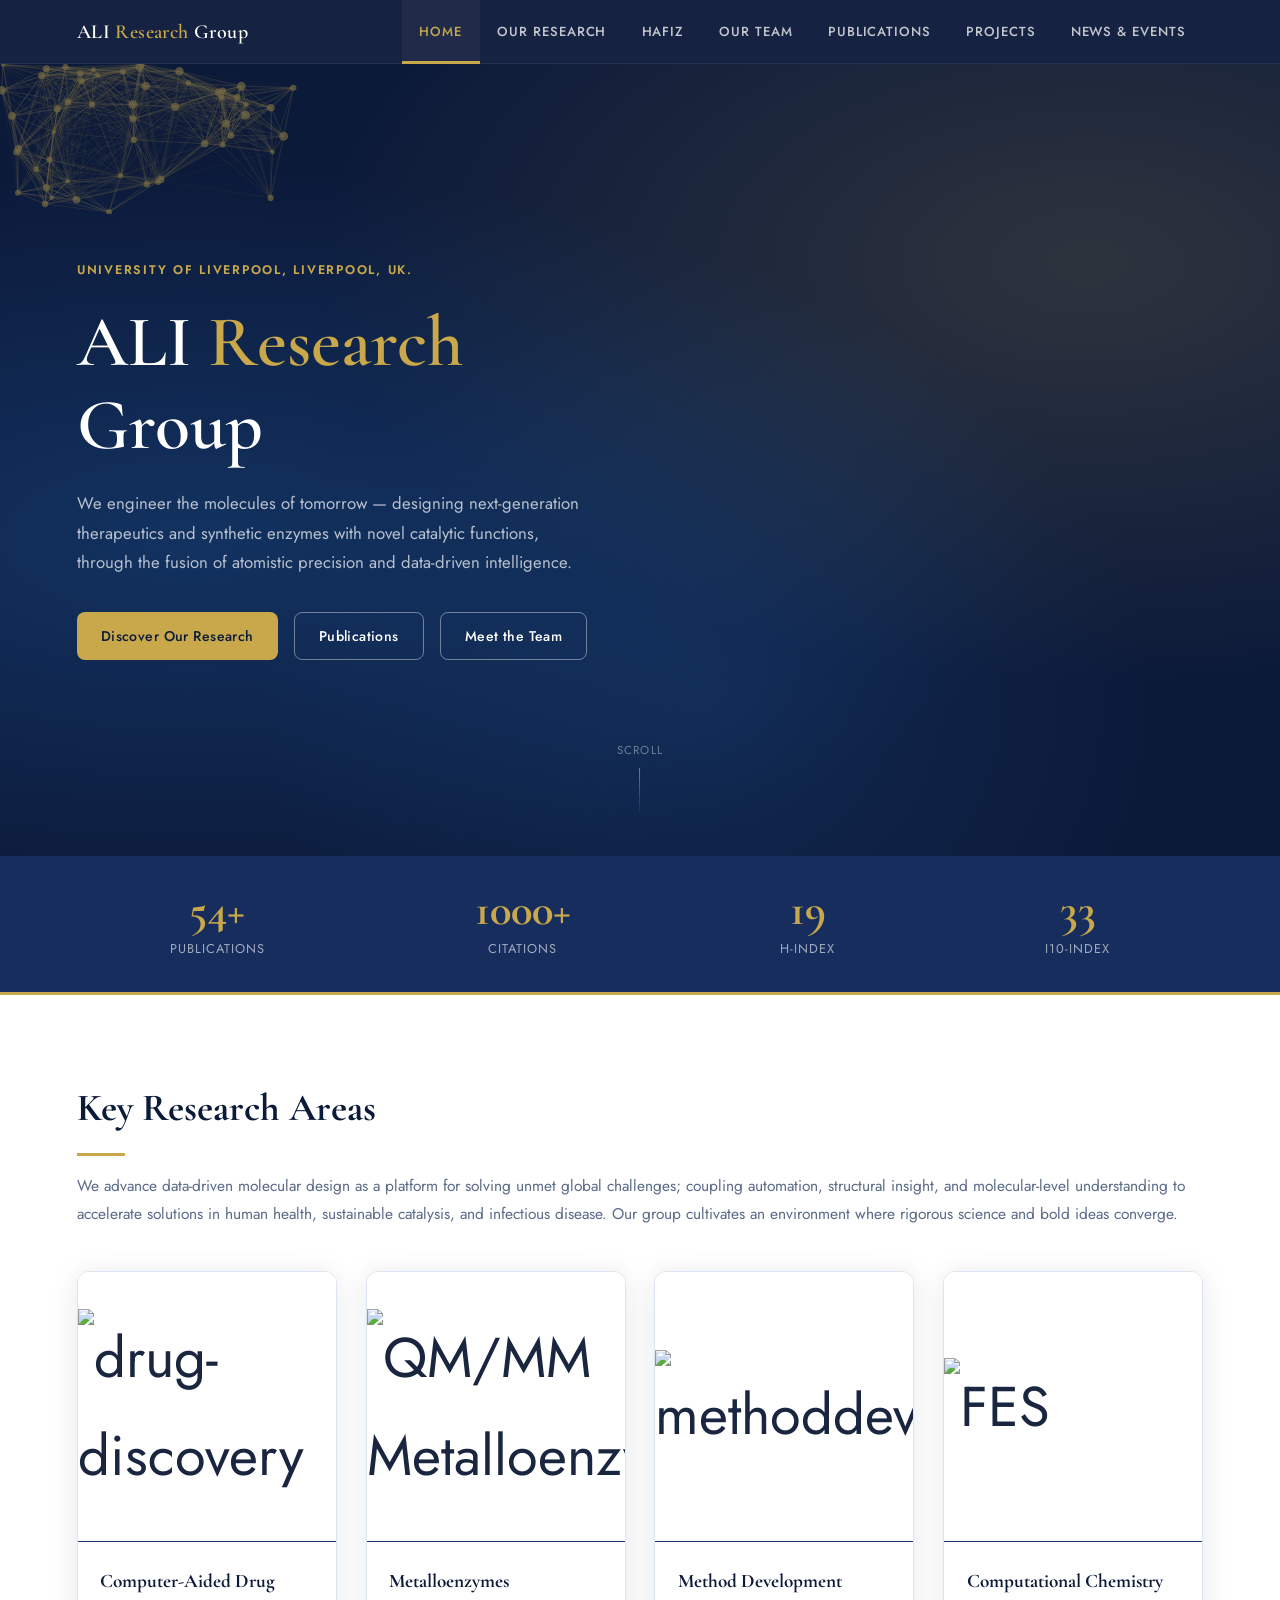
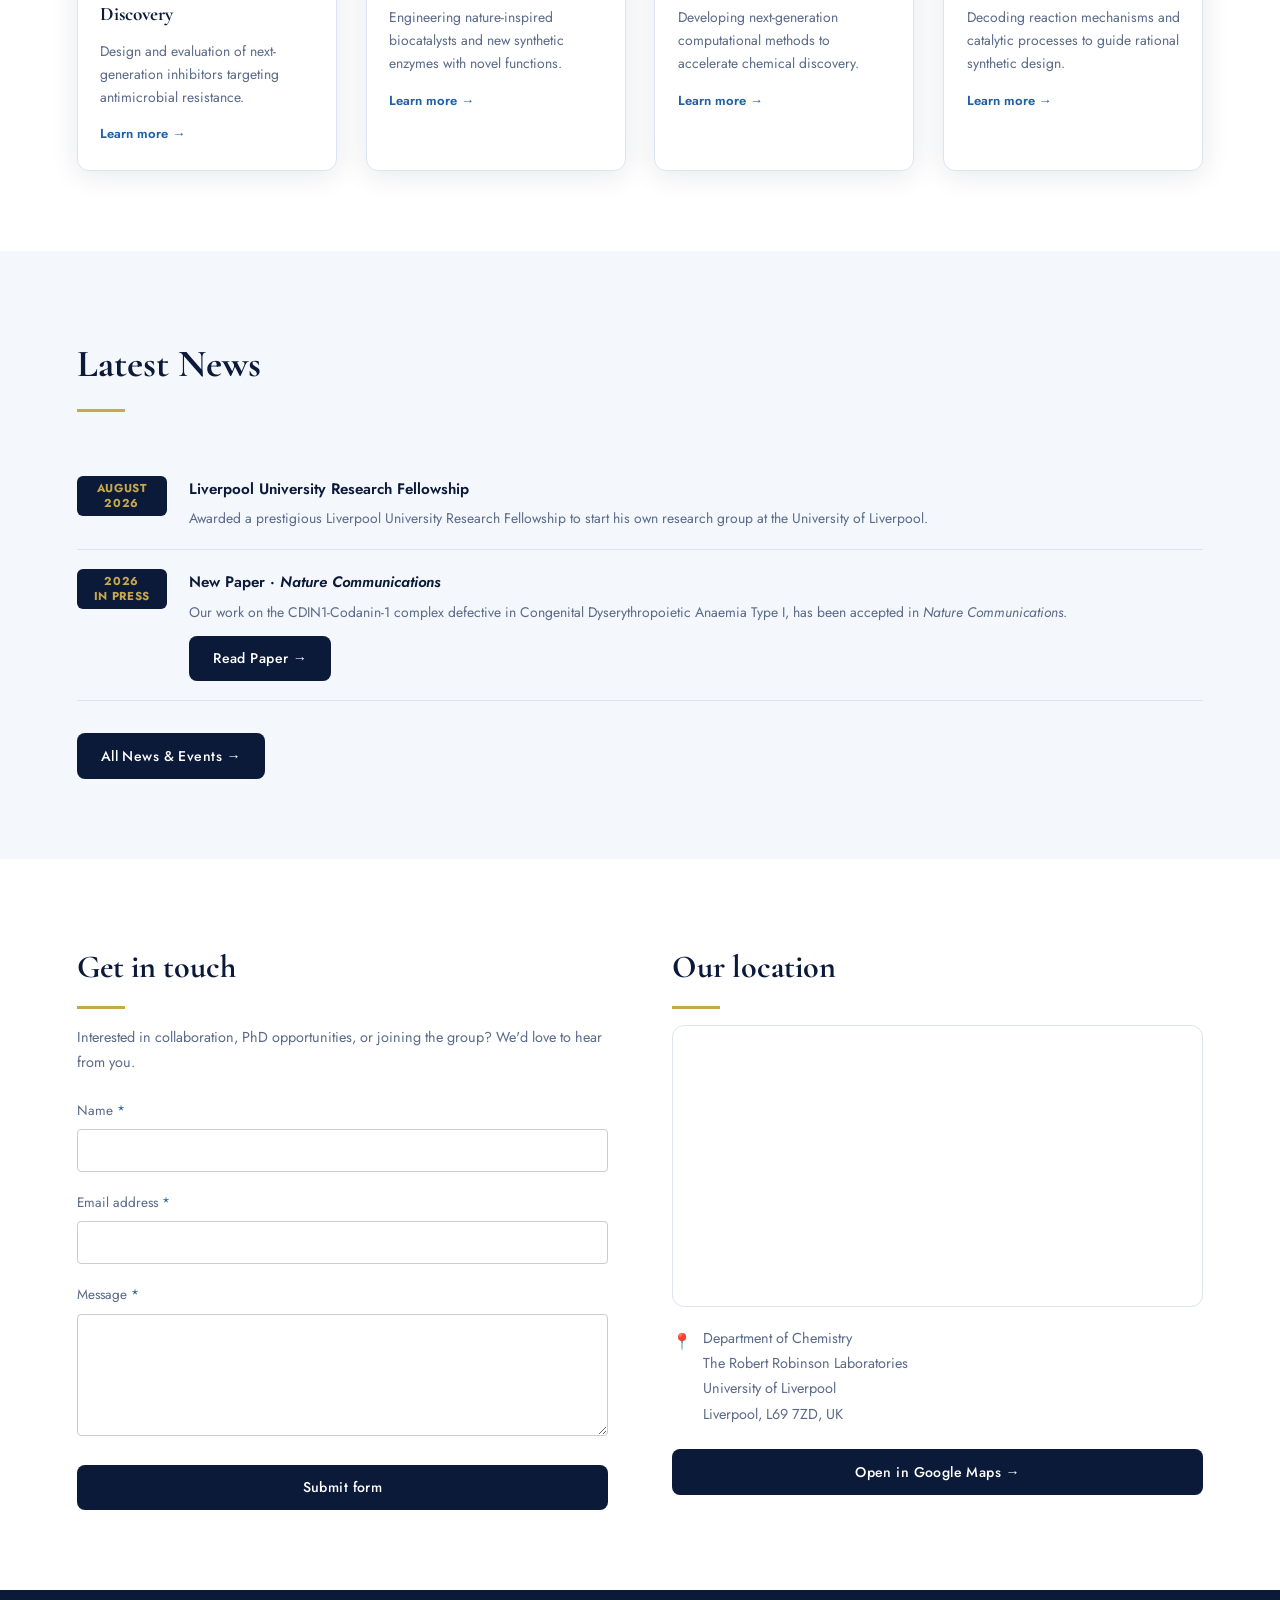
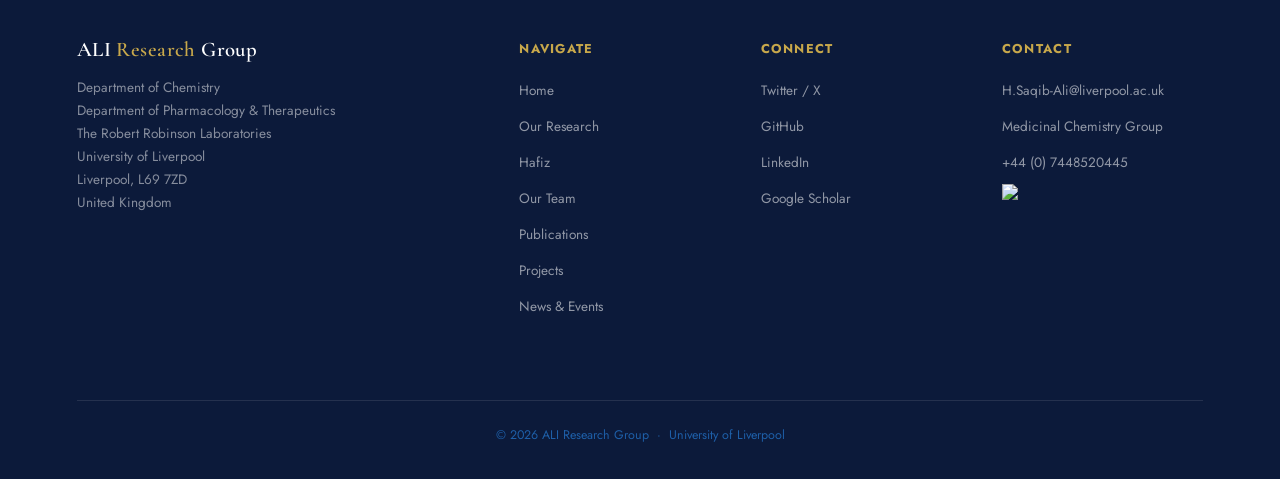
==== commit 8fbc9e4f: "Update index.html" ====
--- a/index.html
+++ b/index.html
@@ -437,7 +437,7 @@
           <label style="font-size:.85rem;color:var(--muted);display:block;margin-bottom:.4rem;">
             Message <span style="color:var(--accent);">*</span>
           </label>
-          <textarea rows="6"
+          <textarea rows="5.5"
             style="width:100%;padding:.65rem .8rem;border:1px solid #ccc;border-radius:4px;font-family:var(--sans);font-size:.9rem;color:var(--text);outline:none;resize:vertical;box-sizing:border-box;"></textarea>
         </div>
 
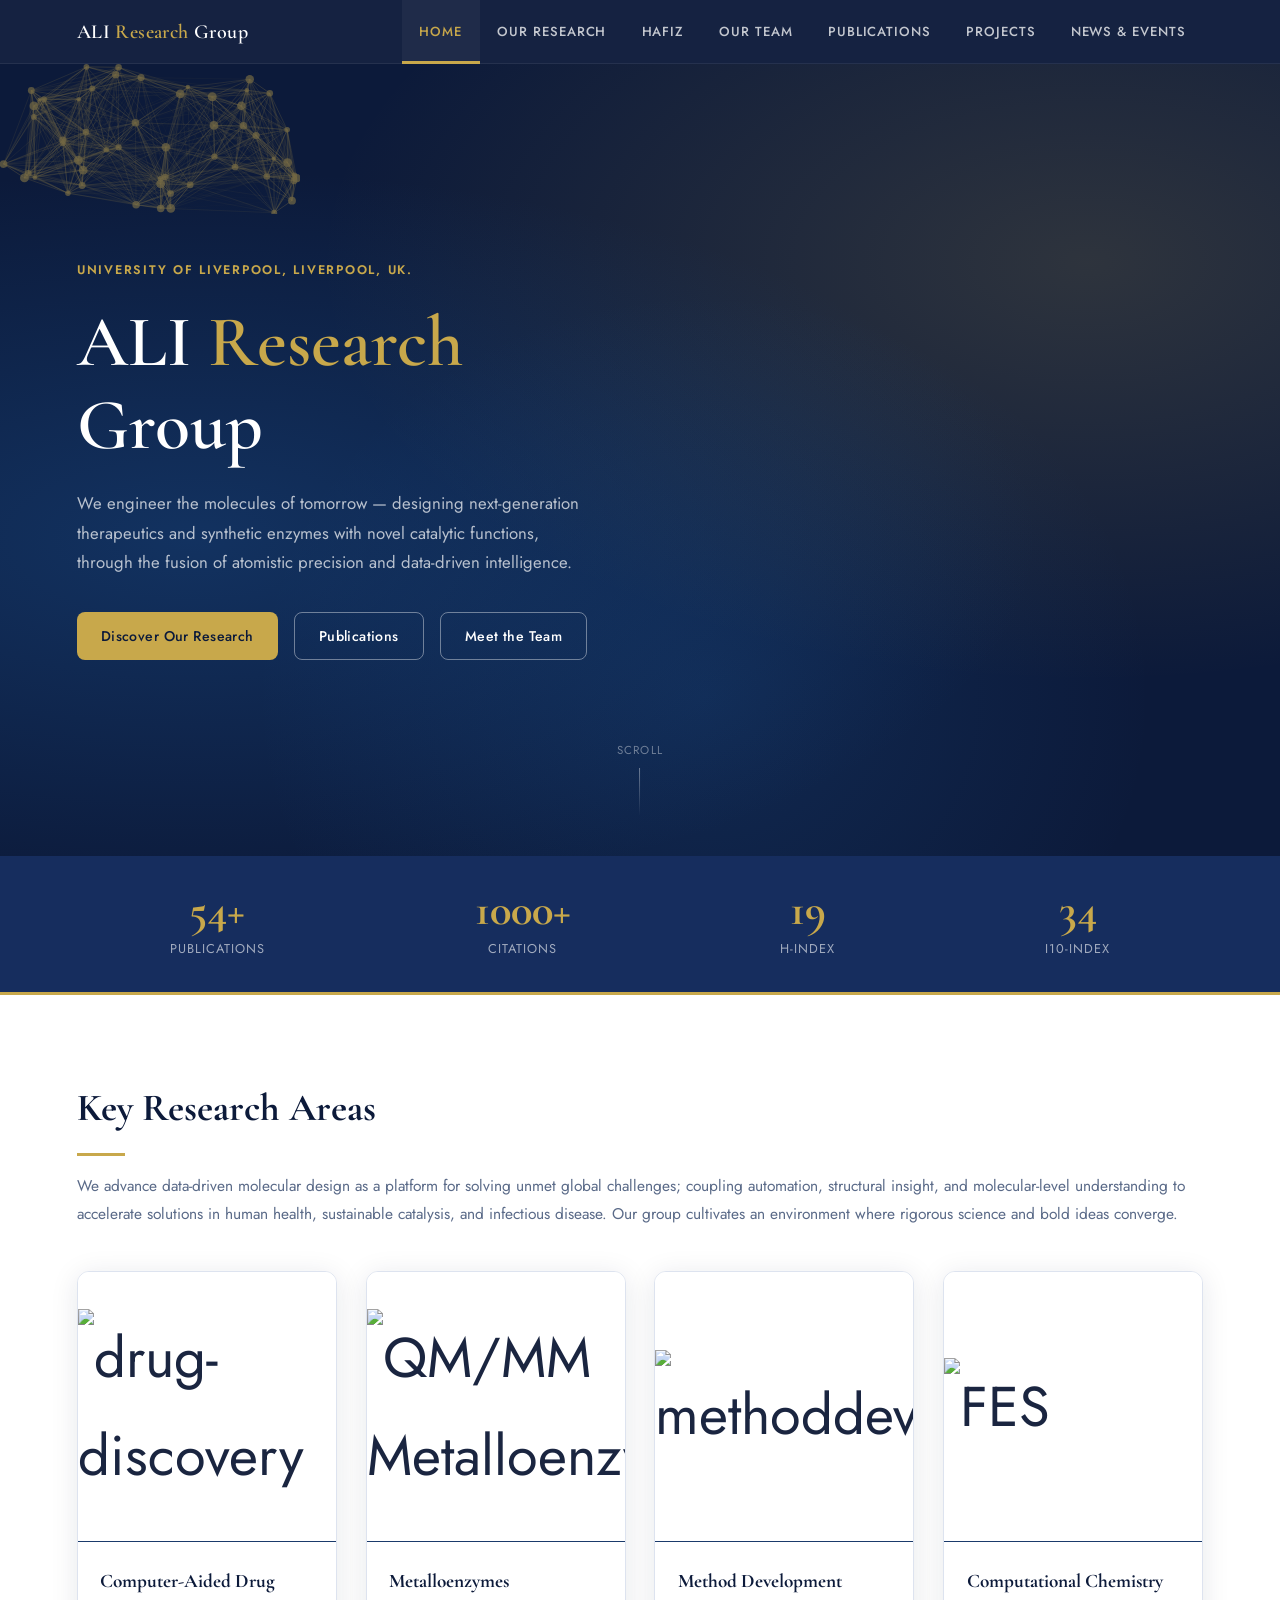
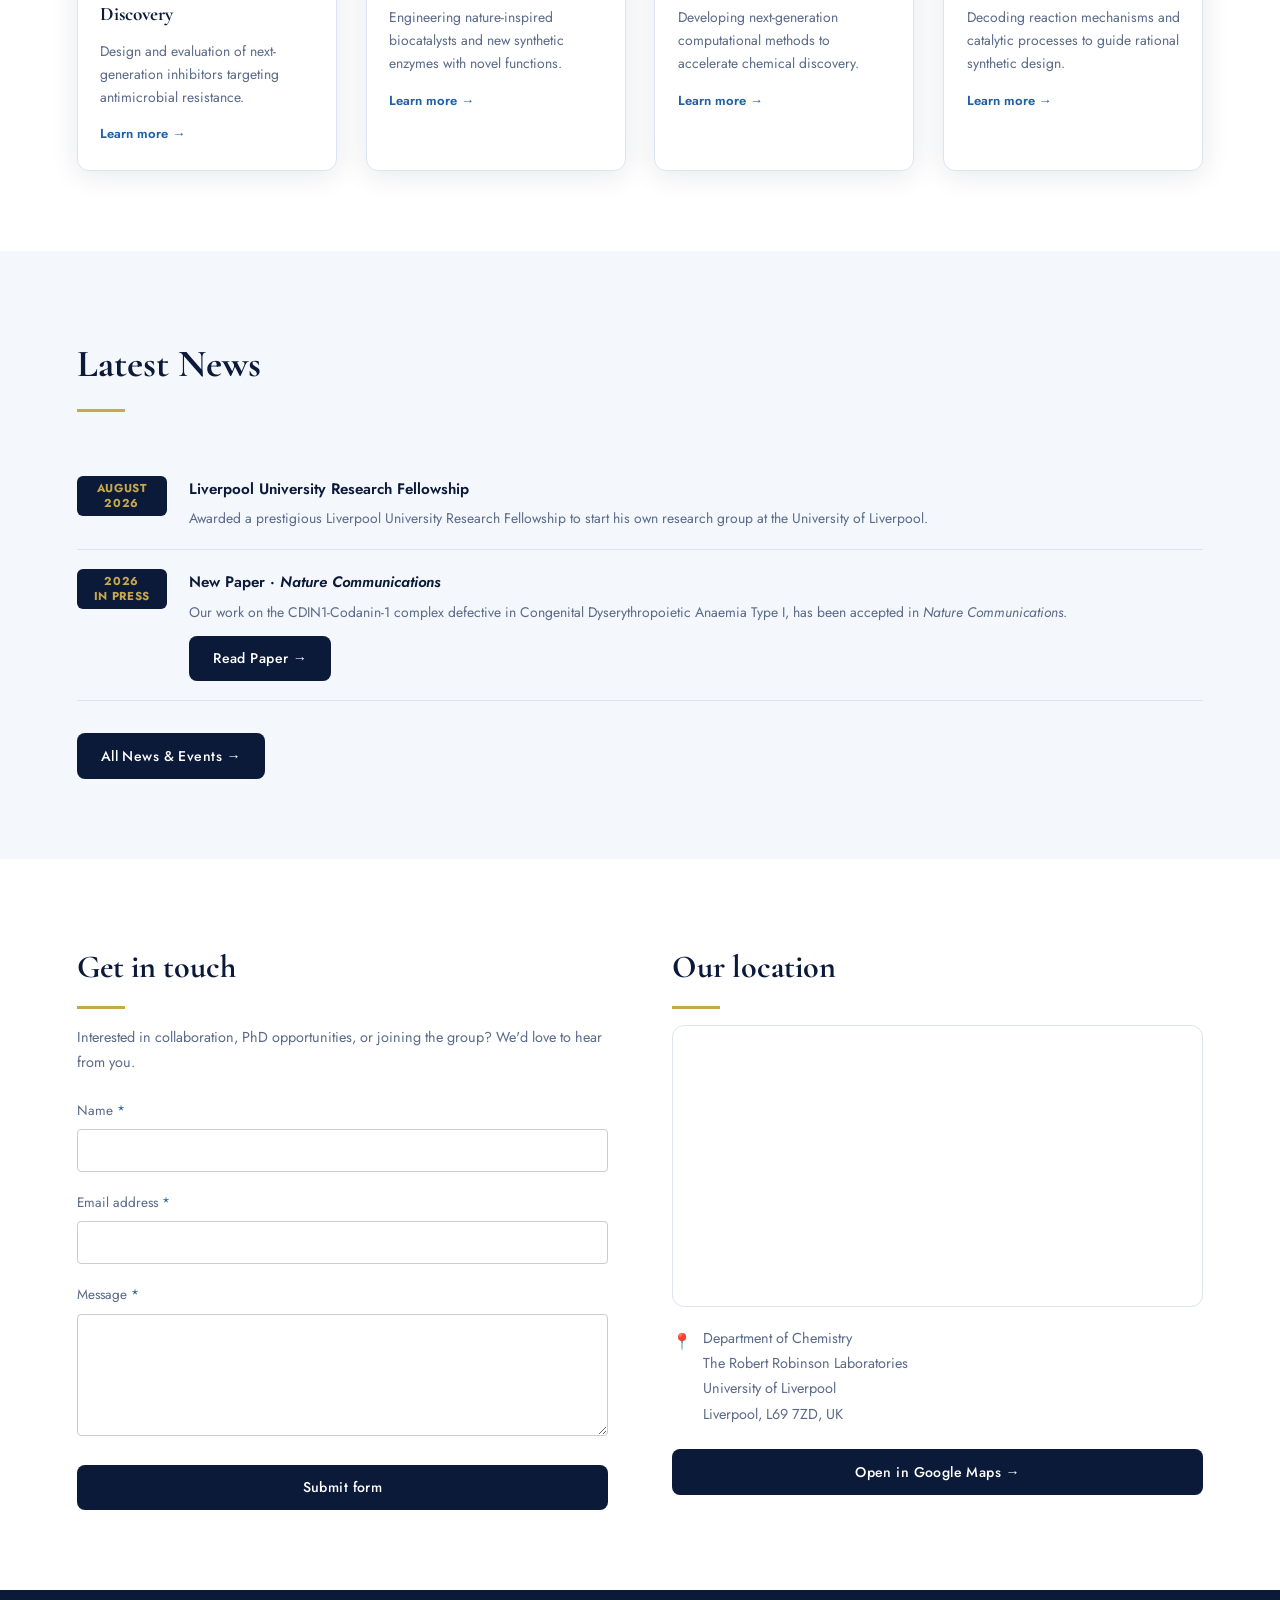
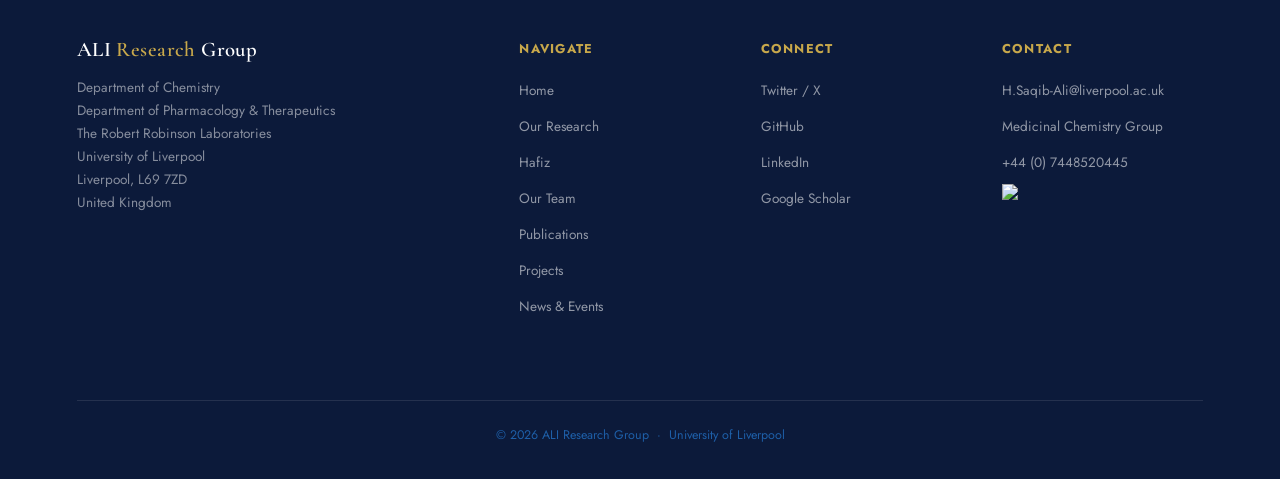
==== commit e7d95dc6: "Update index.html" ====
--- a/index.html
+++ b/index.html
@@ -208,7 +208,7 @@
   <div class="stat"><div class="stat-num">54+</div><div class="stat-label">Publications</div></div>
   <div class="stat"><div class="stat-num">1000+</div><div class="stat-label">Citations</div></div>
   <div class="stat"><div class="stat-num">19</div><div class="stat-label">h-index</div></div>
-  <div class="stat"><div class="stat-num">33</div><div class="stat-label">i10-index</div></div>
+  <div class="stat"><div class="stat-num">34</div><div class="stat-label">i10-index</div></div>
 </div>
 
 <!-- ── RESEARCH AREAS PREVIEW ─────────────────────────────── -->
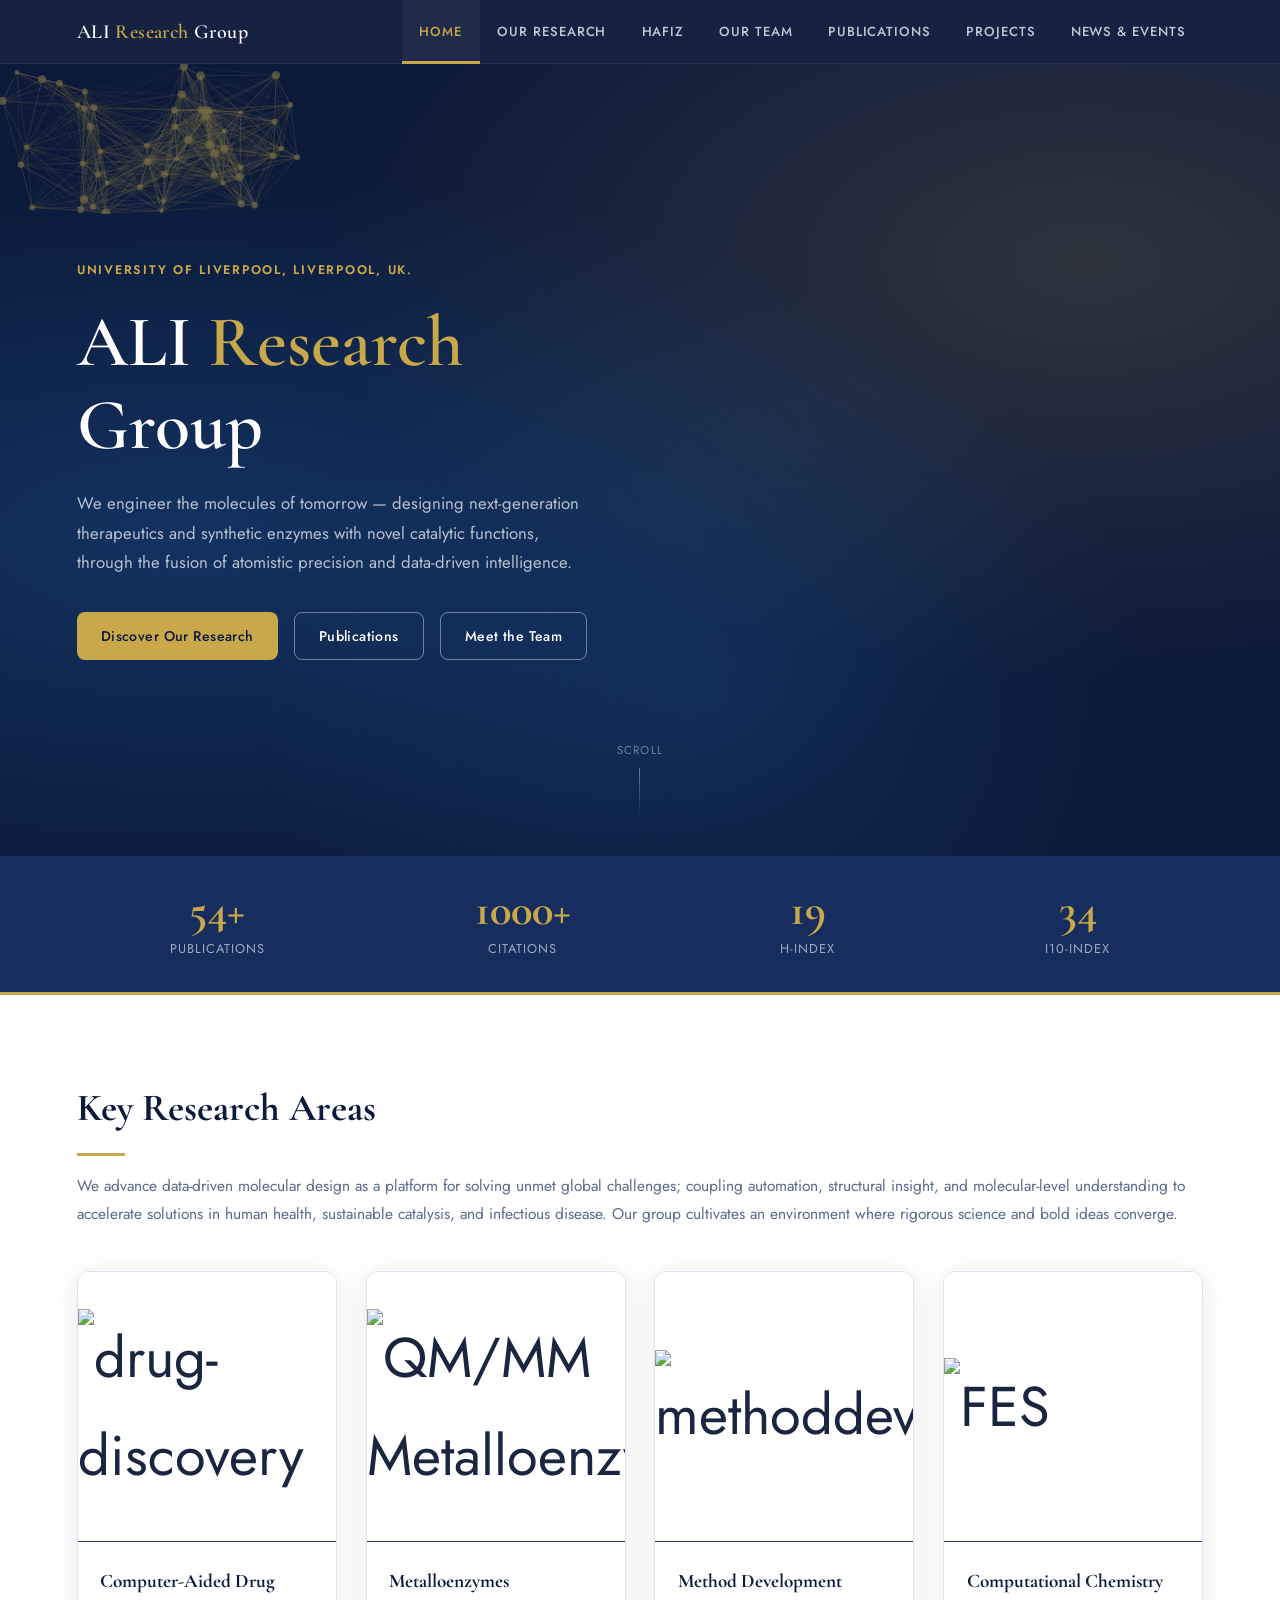
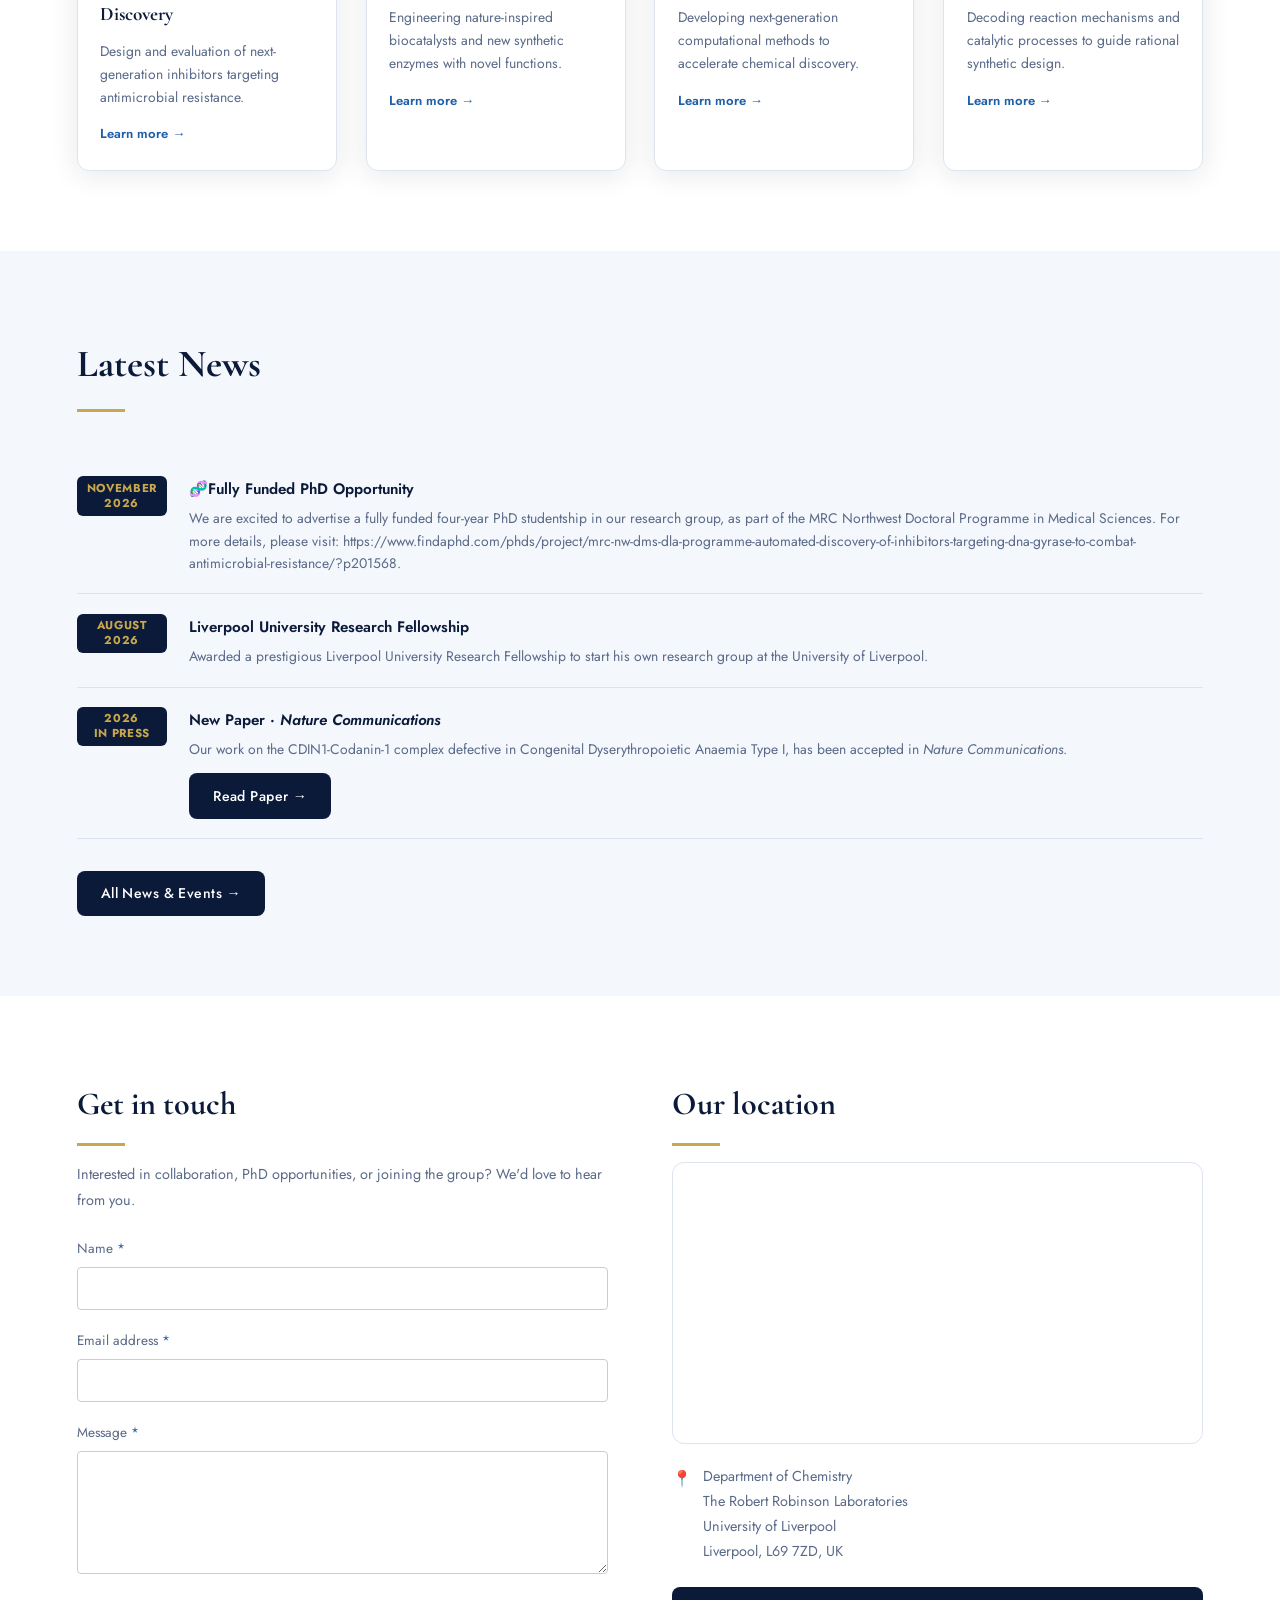
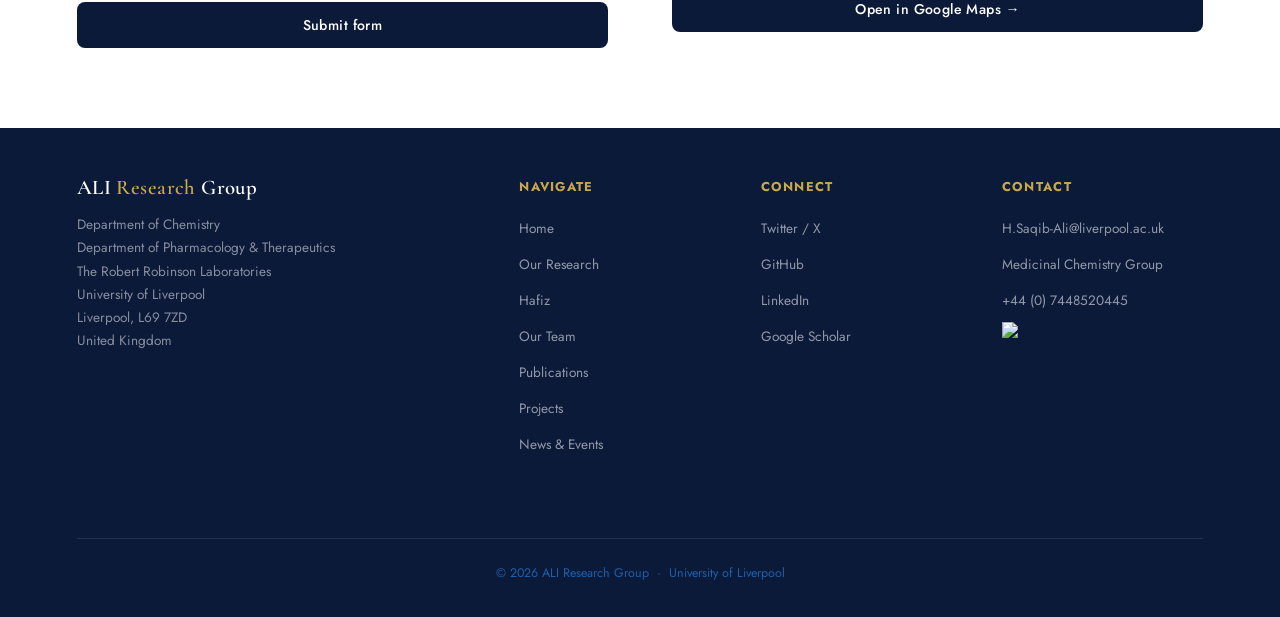
==== commit b4dc04cb: "Update index.html" ====
--- a/index.html
+++ b/index.html
@@ -356,6 +356,17 @@
 
   <div class="news-timeline">
 
+    
+    <div class="news-entry">
+      <div class="news-date-col">
+        <div class="news-date-badge">November<br>2026</div>
+      </div>
+      <div class="news-content">
+        <h4>🧬Fully Funded PhD Opportunity</h4>
+        <p>We are excited to advertise a fully funded four-year PhD studentship in our research group, as part of the MRC Northwest Doctoral Programme in Medical Sciences. For more details, please visit: https://www.findaphd.com/phds/project/mrc-nw-dms-dla-programme-automated-discovery-of-inhibitors-targeting-dna-gyrase-to-combat-antimicrobial-resistance/?p201568.</p>
+      </div>
+    </div>
+    
     <div class="news-entry">
       <div class="news-date-col">
         <div class="news-date-badge">August<br>2026</div>
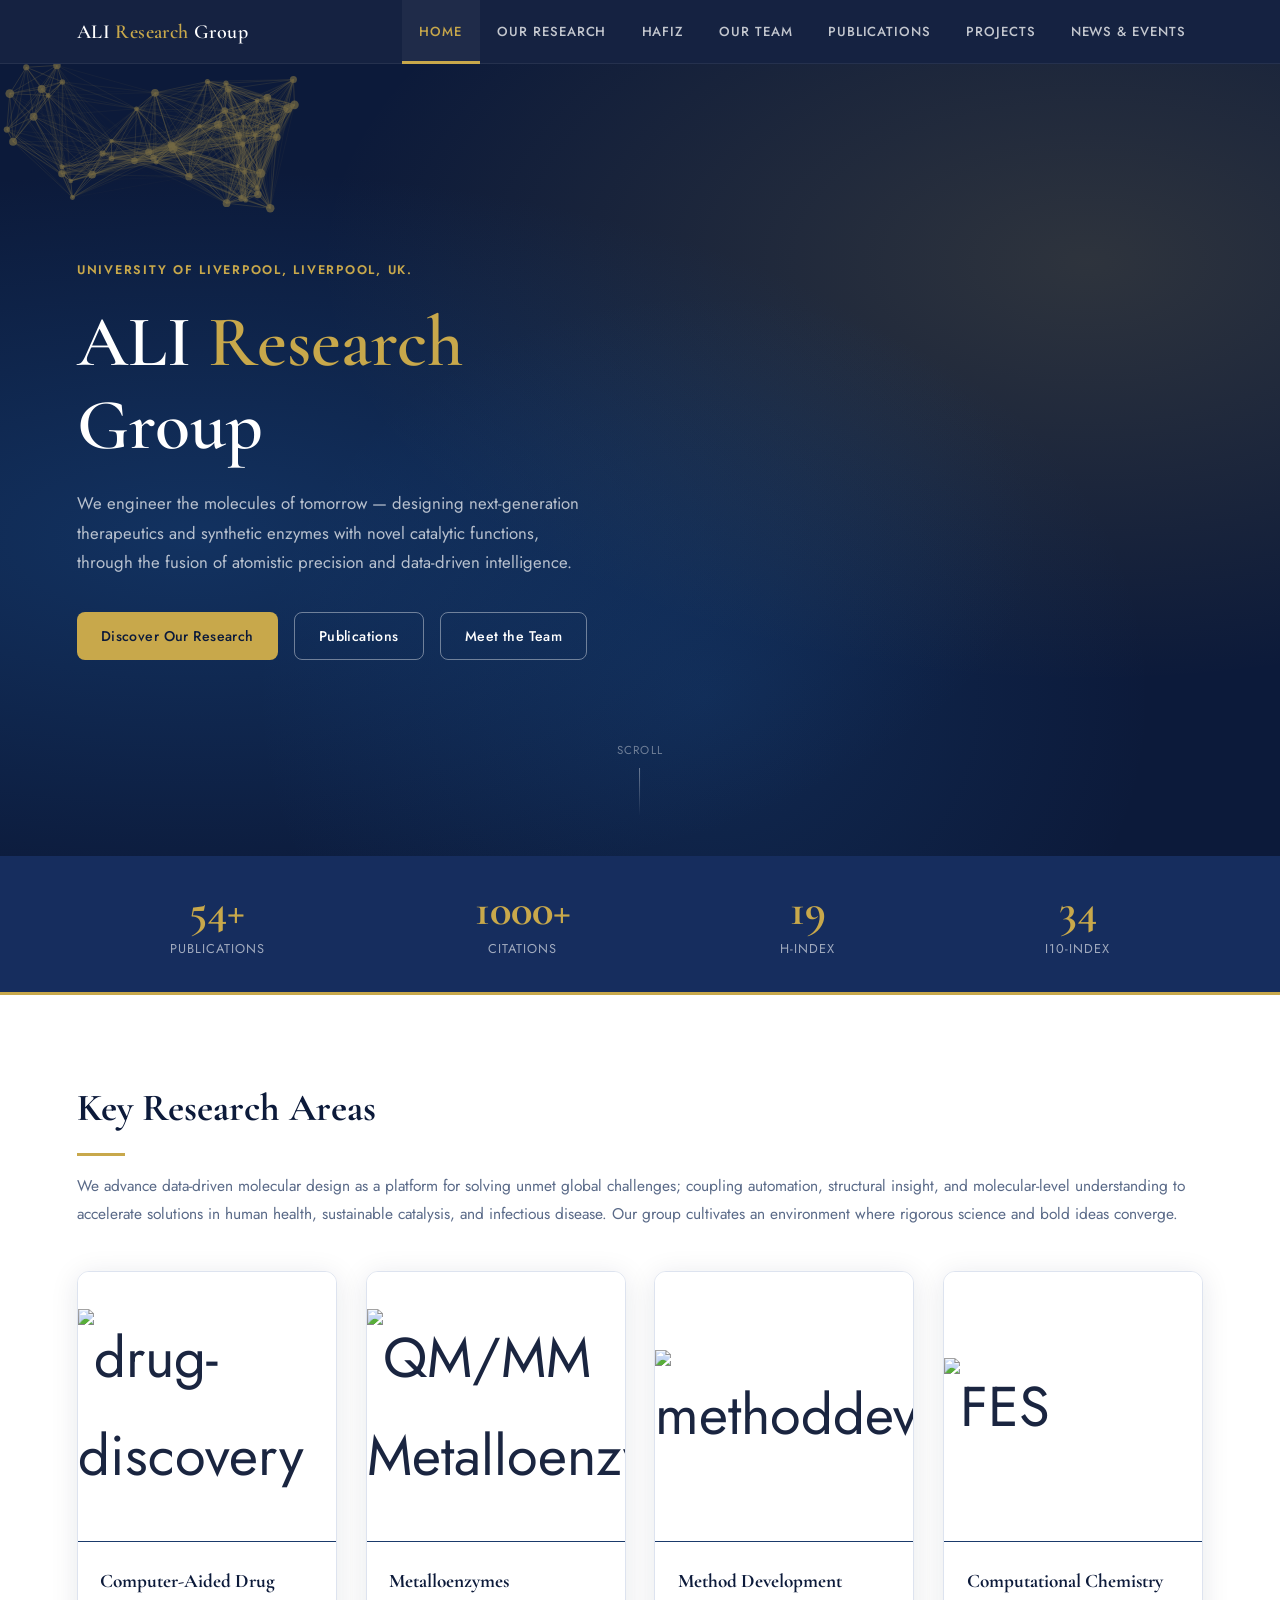
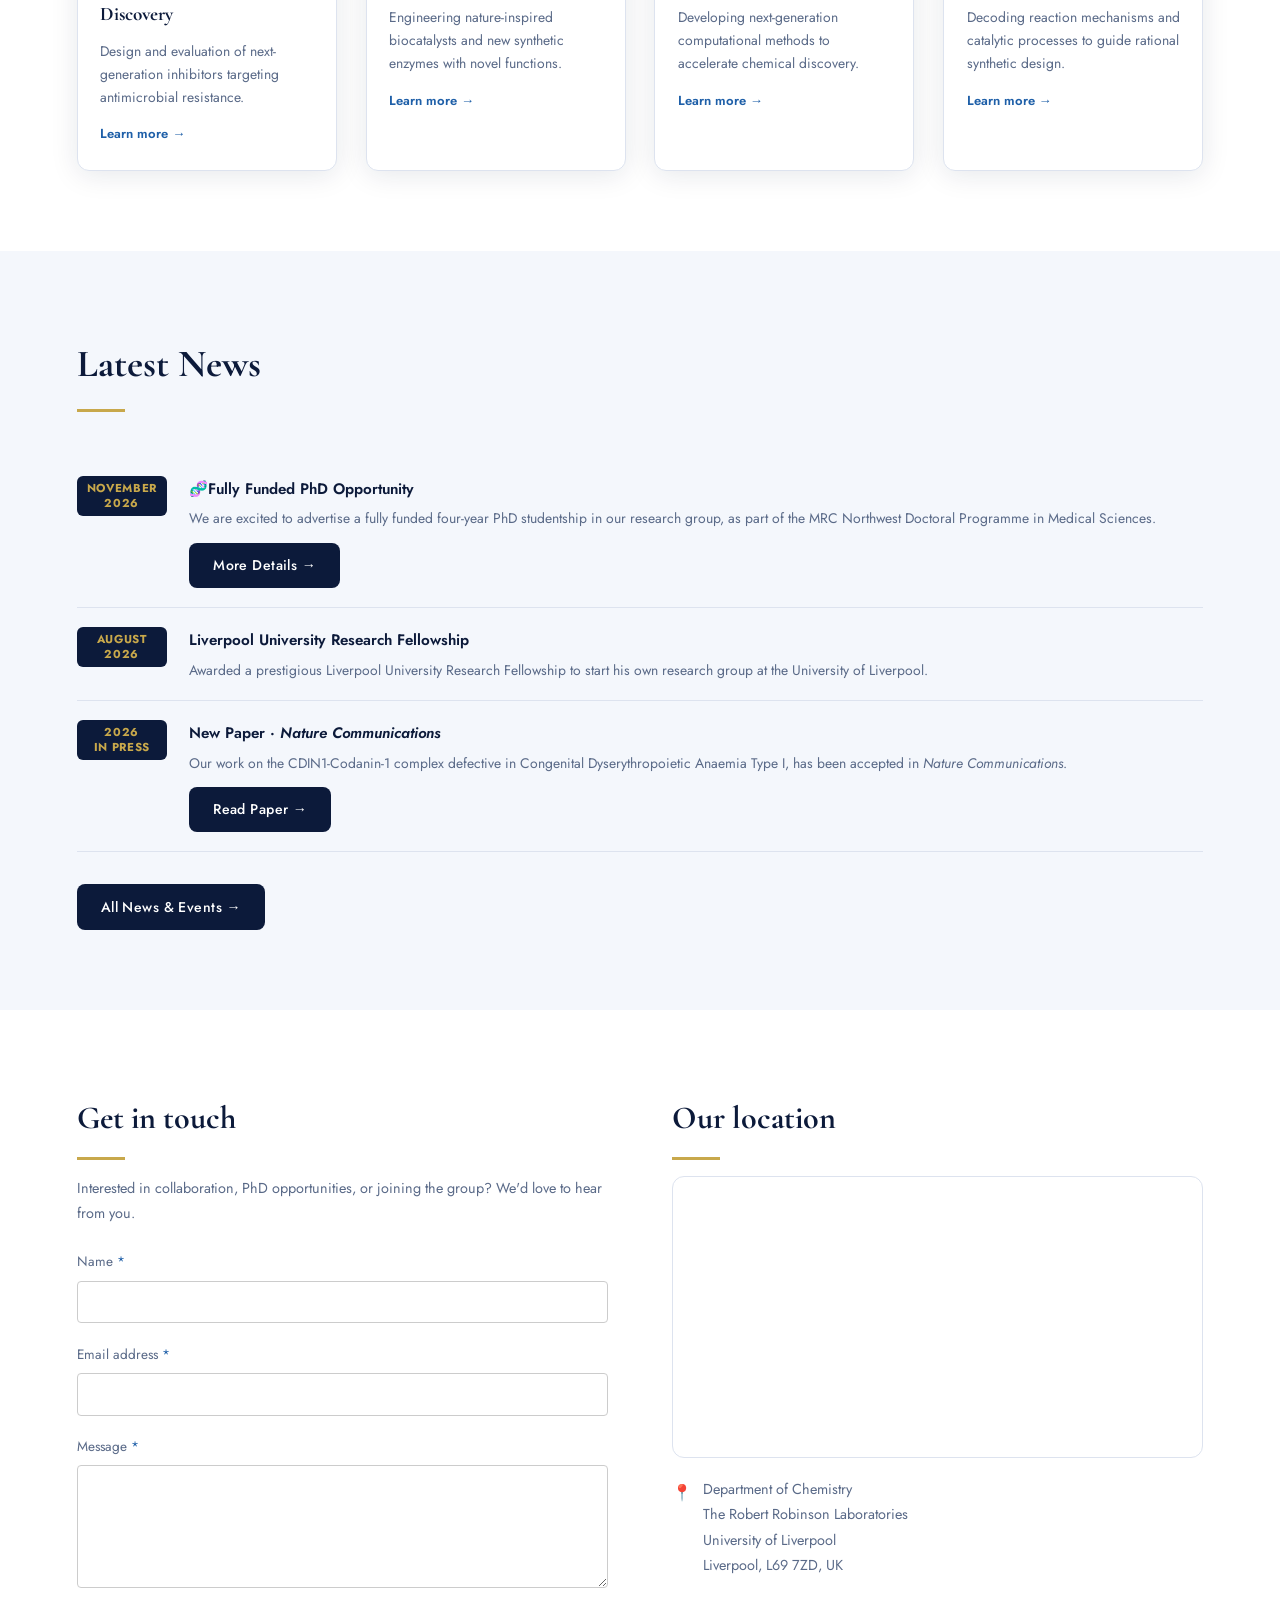
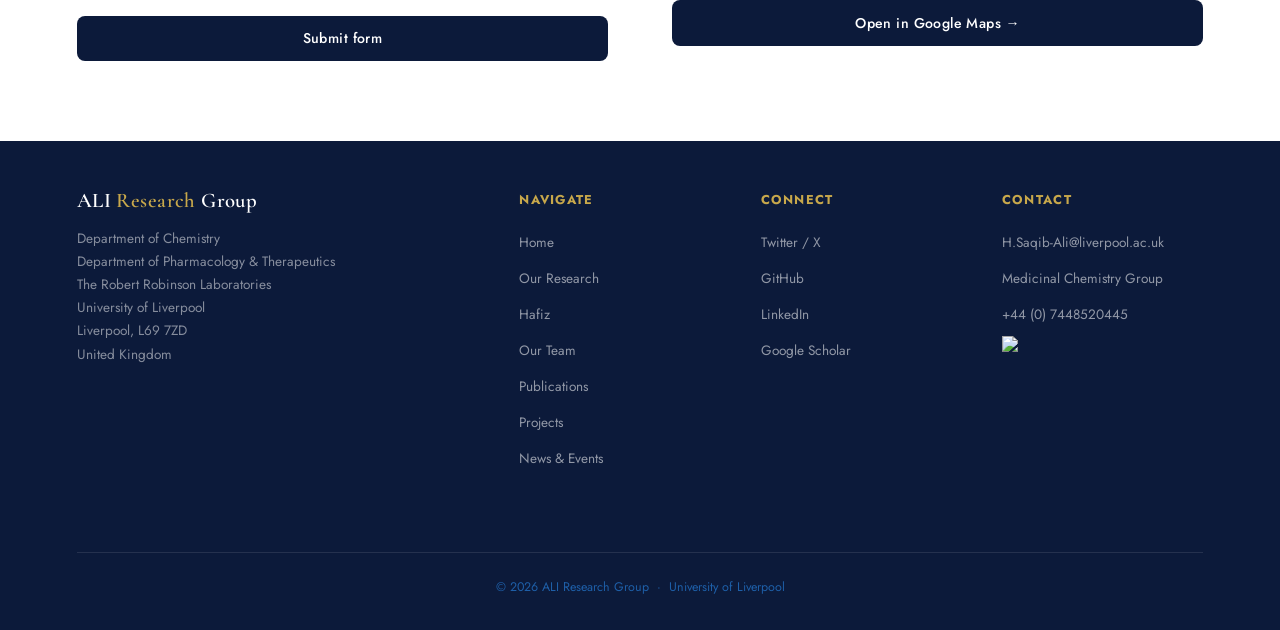
==== commit 31688409: "Update index.html" ====
--- a/index.html
+++ b/index.html
@@ -363,7 +363,8 @@
       </div>
       <div class="news-content">
         <h4>🧬Fully Funded PhD Opportunity</h4>
-        <p>We are excited to advertise a fully funded four-year PhD studentship in our research group, as part of the MRC Northwest Doctoral Programme in Medical Sciences. For more details, please visit: https://www.findaphd.com/phds/project/mrc-nw-dms-dla-programme-automated-discovery-of-inhibitors-targeting-dna-gyrase-to-combat-antimicrobial-resistance/?p201568.</p>
+        <p>We are excited to advertise a fully funded four-year PhD studentship in our research group, as part of the MRC Northwest Doctoral Programme in Medical Sciences.</p>
+        <a href="https://www.findaphd.com/phds/project/mrc-nw-dms-dla-programme-automated-discovery-of-inhibitors-targeting-dna-gyrase-to-combat-antimicrobial-resistance/?p201568" class="btn btn-navy" style="display:inline-block;margin-top:.8rem;">More Details →</a>
       </div>
     </div>
     
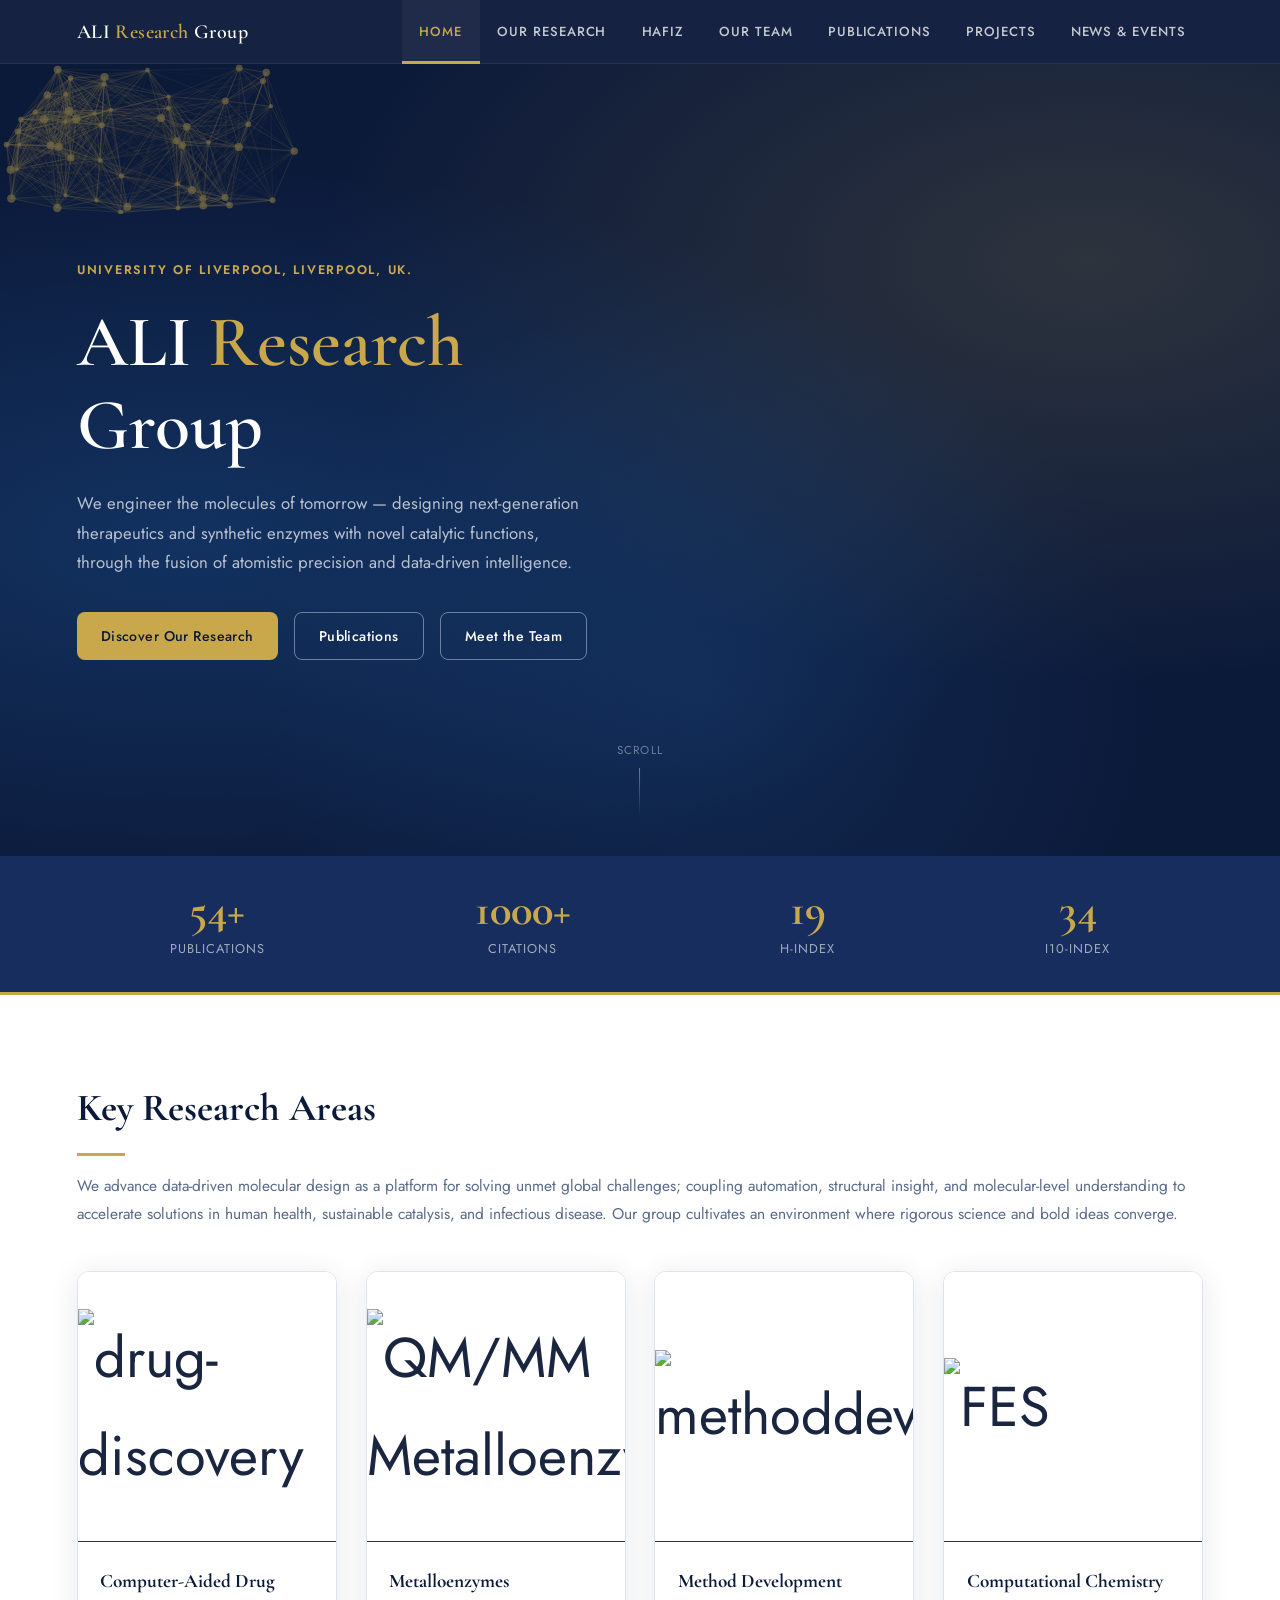
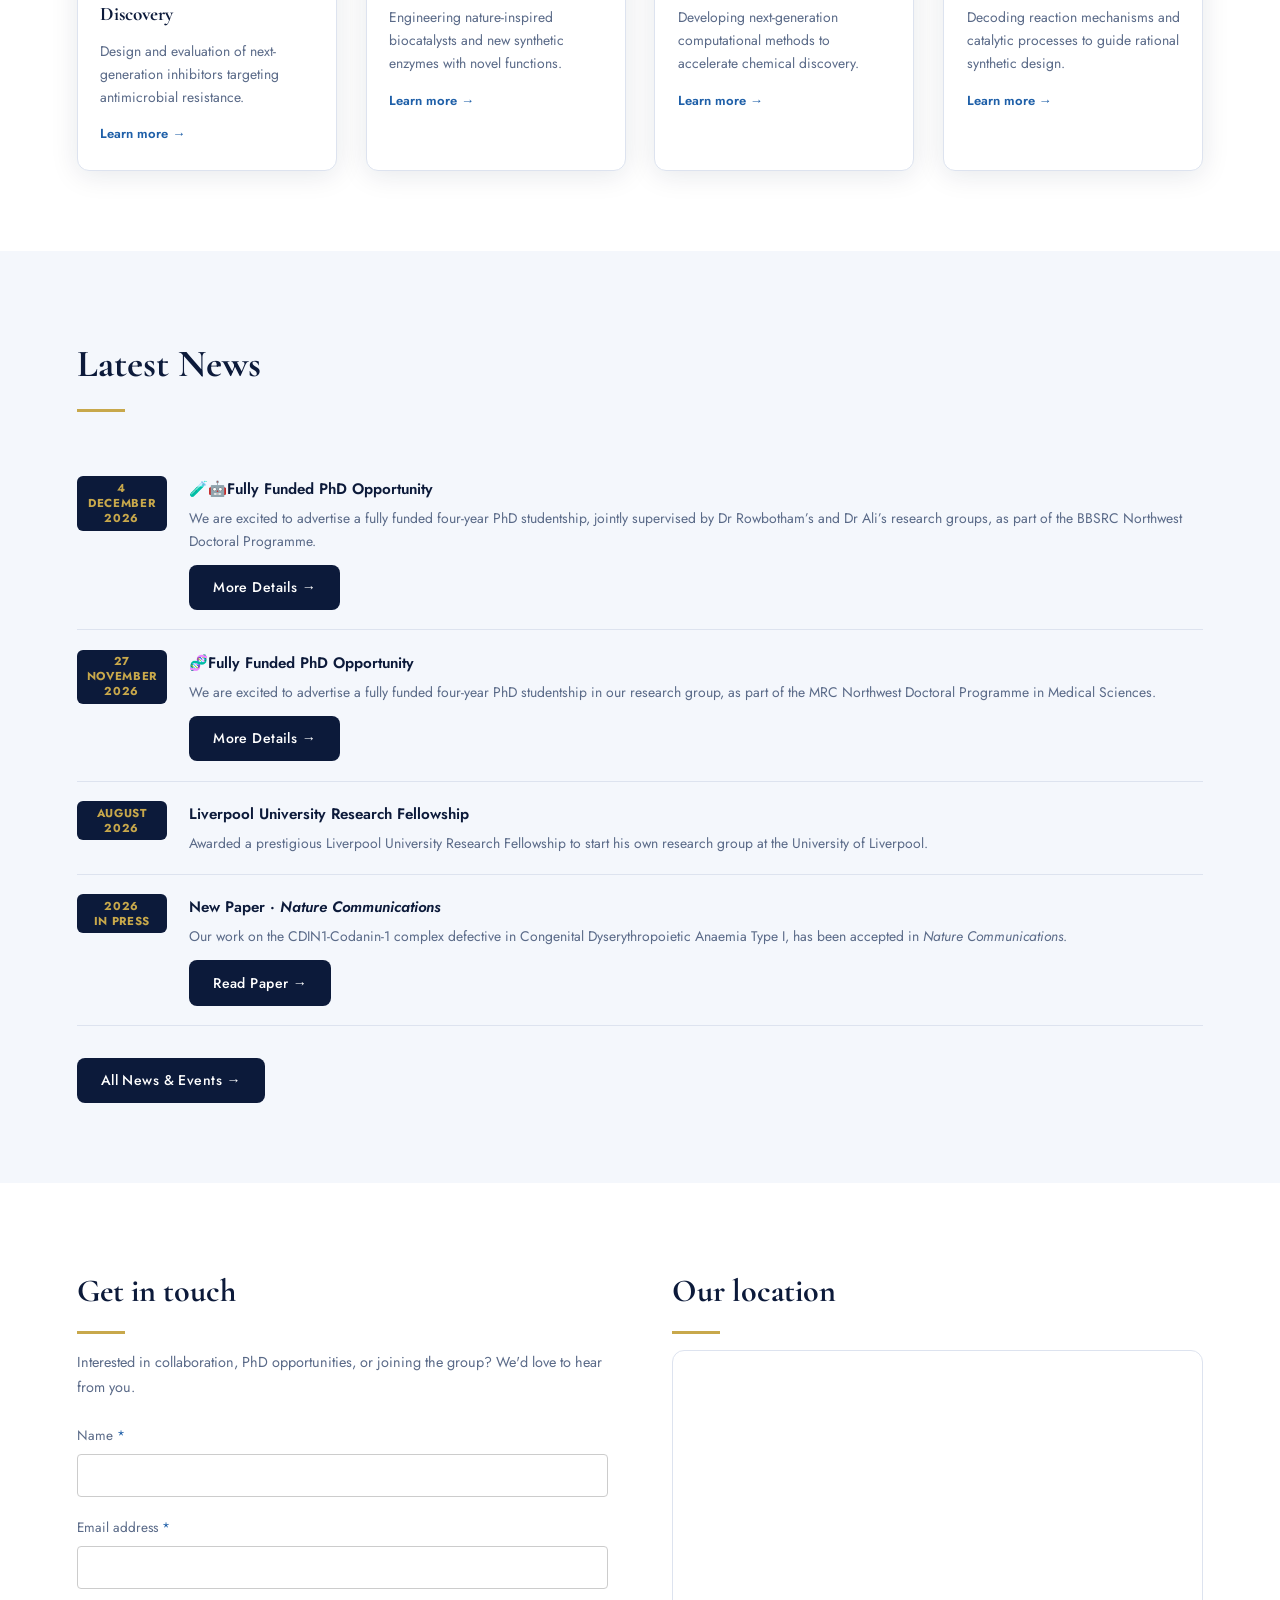
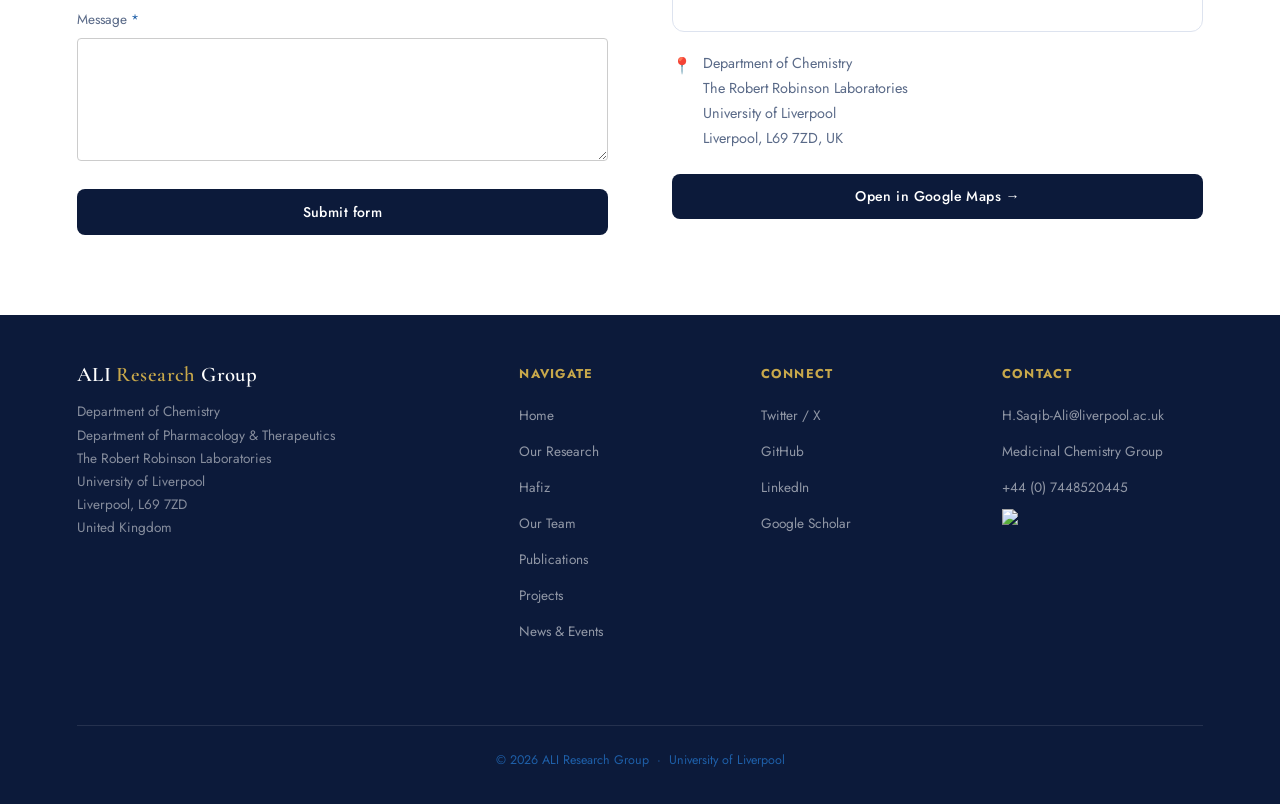
==== commit 5eb18af2: "Update index.html" ====
--- a/index.html
+++ b/index.html
@@ -356,10 +356,21 @@
 
   <div class="news-timeline">
 
-    
+
+     <div class="news-entry">
+      <div class="news-date-col">
+        <div class="news-date-badge">4 December<br>2026</div>
+      </div>
+      <div class="news-content">
+        <h4>🧪🤖Fully Funded PhD Opportunity</h4>
+        <p>We are excited to advertise a fully funded four-year PhD studentship, jointly supervised by Dr Rowbotham’s and Dr Ali’s research groups, as part of the BBSRC Northwest Doctoral Programme.</p>
+        <a href="https://www.findaphd.com/phds/project/bbsrc-nwd-stop-all-the-clocks-investigating-radical-rebound-rate-for-controlled-metalloenzyme-biocatalysis/?p201959" class="btn btn-navy" style="display:inline-block;margin-top:.8rem;">More Details →</a>
+      </div>
+    </div>
+
     <div class="news-entry">
       <div class="news-date-col">
-        <div class="news-date-badge">November<br>2026</div>
+        <div class="news-date-badge">27 November<br>2026</div>
       </div>
       <div class="news-content">
         <h4>🧬Fully Funded PhD Opportunity</h4>
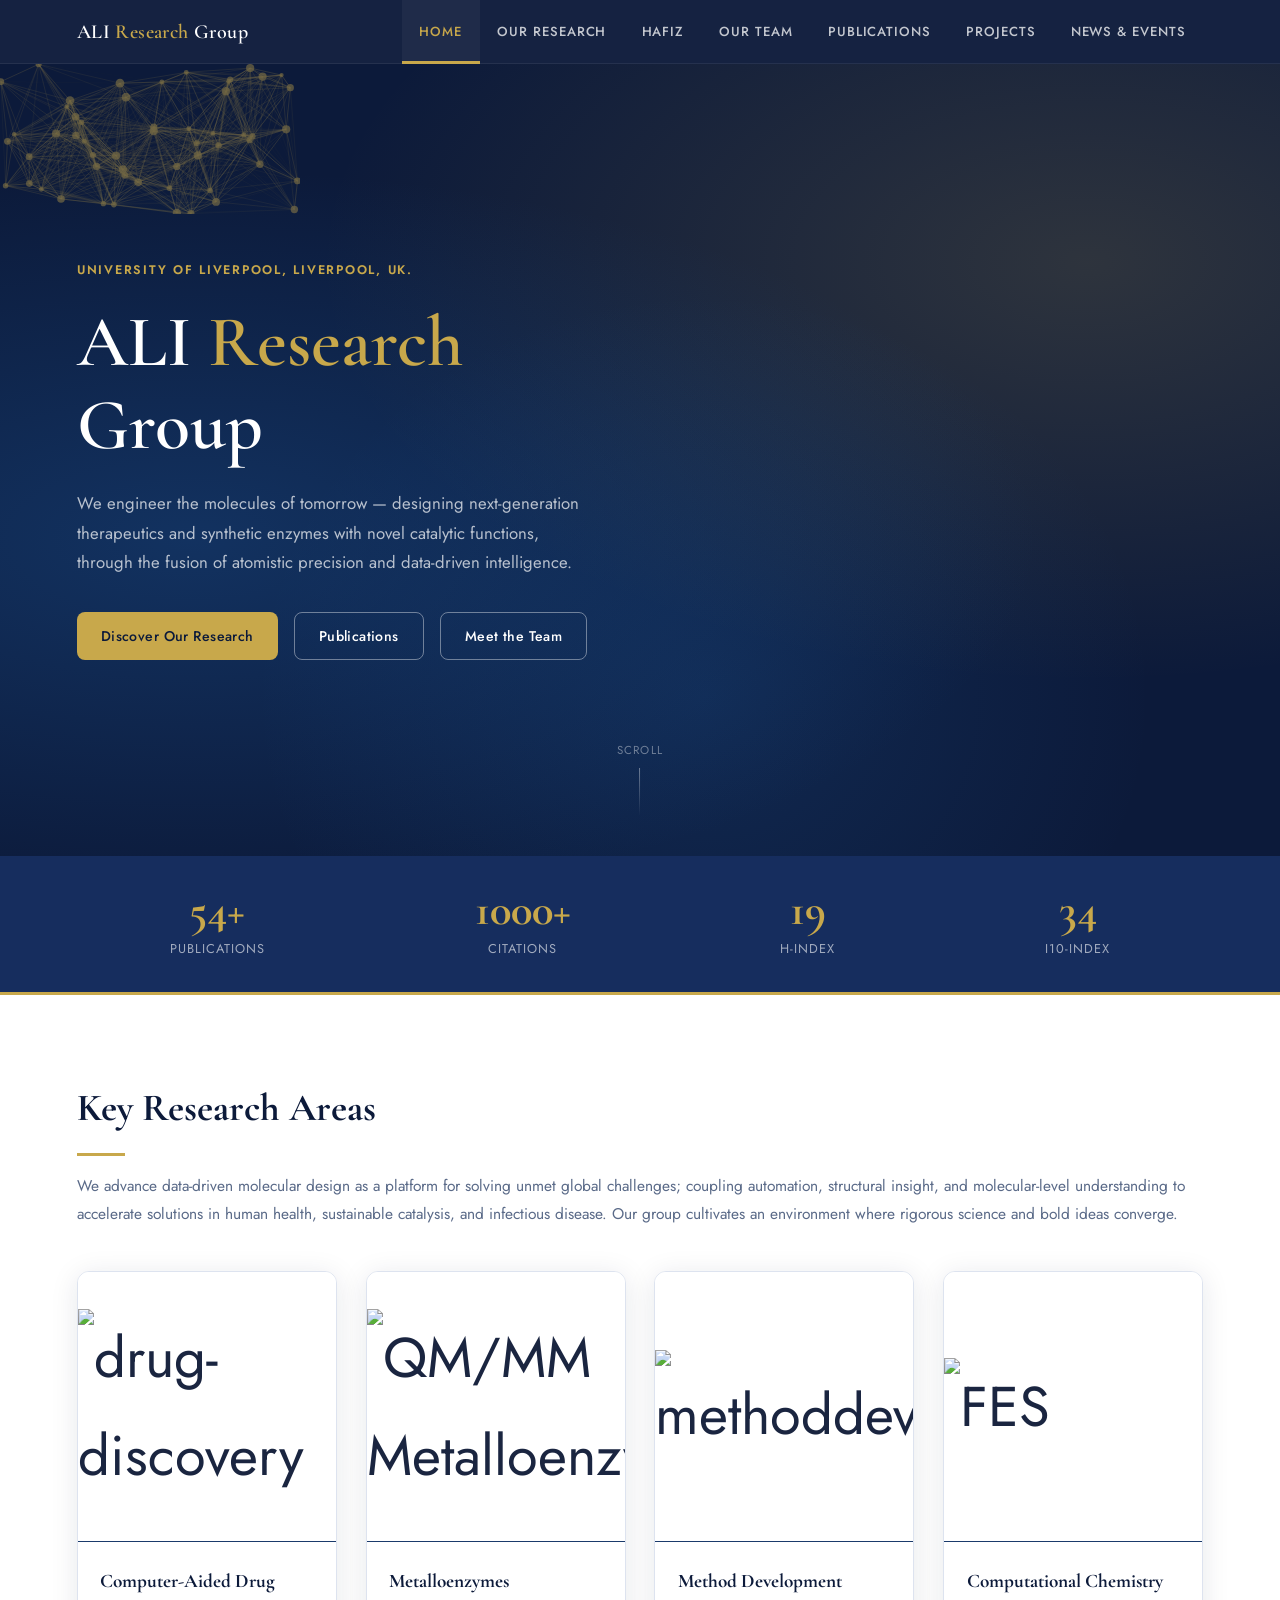
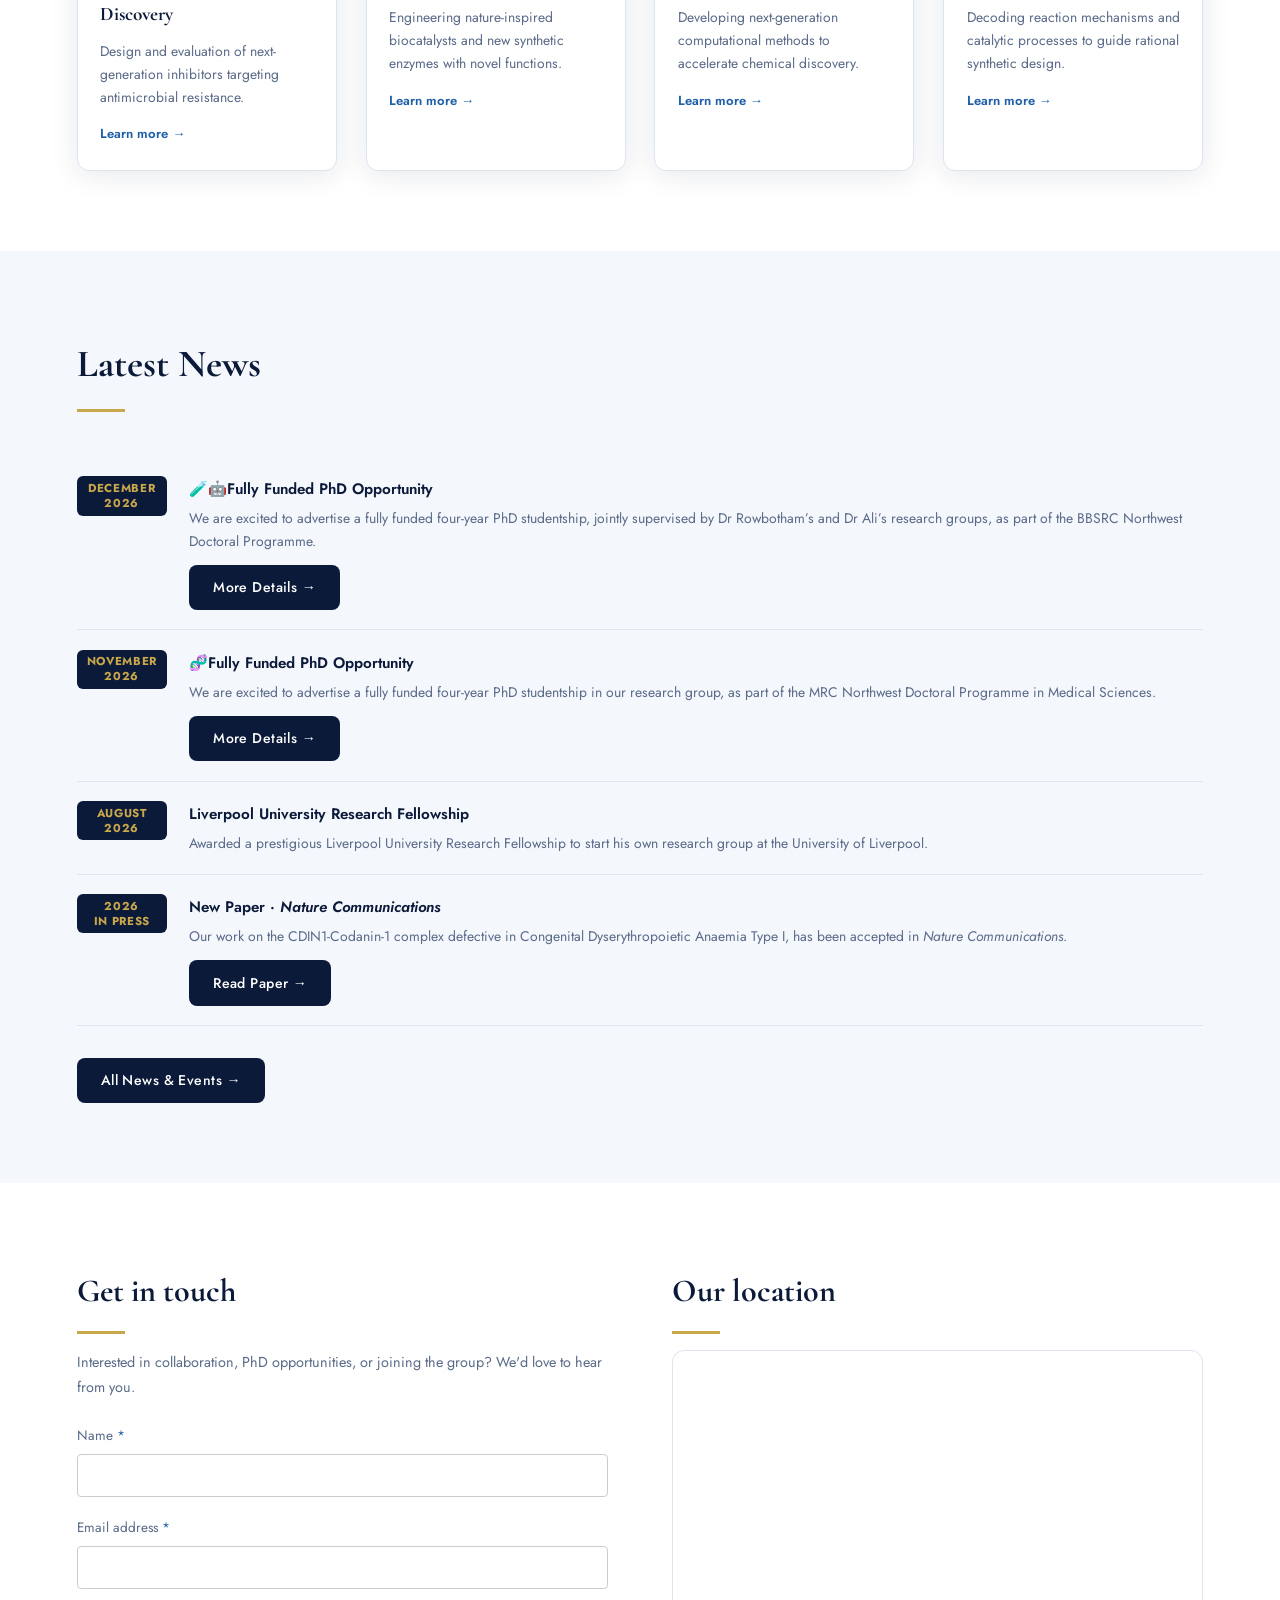
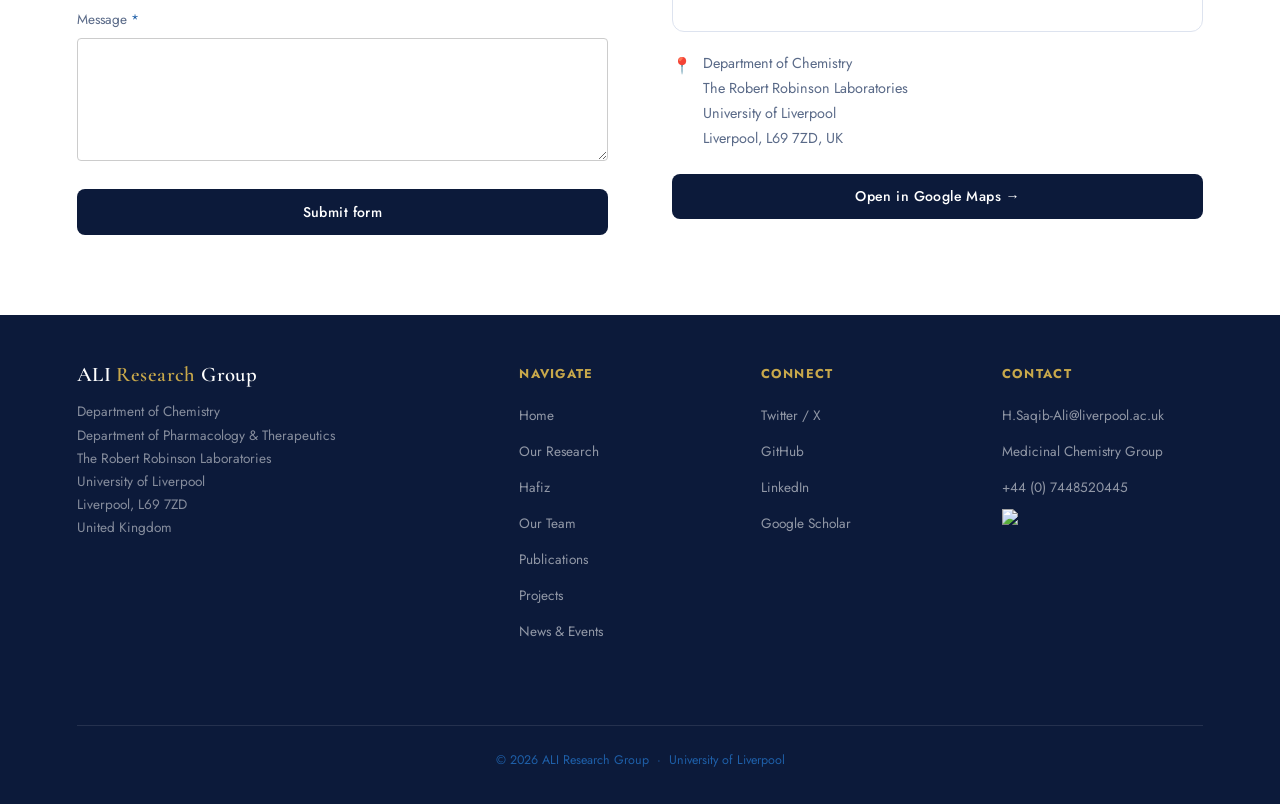
==== commit 92a9a28c: "Update index.html" ====
--- a/index.html
+++ b/index.html
@@ -359,7 +359,7 @@
 
      <div class="news-entry">
       <div class="news-date-col">
-        <div class="news-date-badge">4 December<br>2026</div>
+        <div class="news-date-badge">December<br>2026</div>
       </div>
       <div class="news-content">
         <h4>🧪🤖Fully Funded PhD Opportunity</h4>
@@ -370,7 +370,7 @@
 
     <div class="news-entry">
       <div class="news-date-col">
-        <div class="news-date-badge">27 November<br>2026</div>
+        <div class="news-date-badge">November<br>2026</div>
       </div>
       <div class="news-content">
         <h4>🧬Fully Funded PhD Opportunity</h4>
